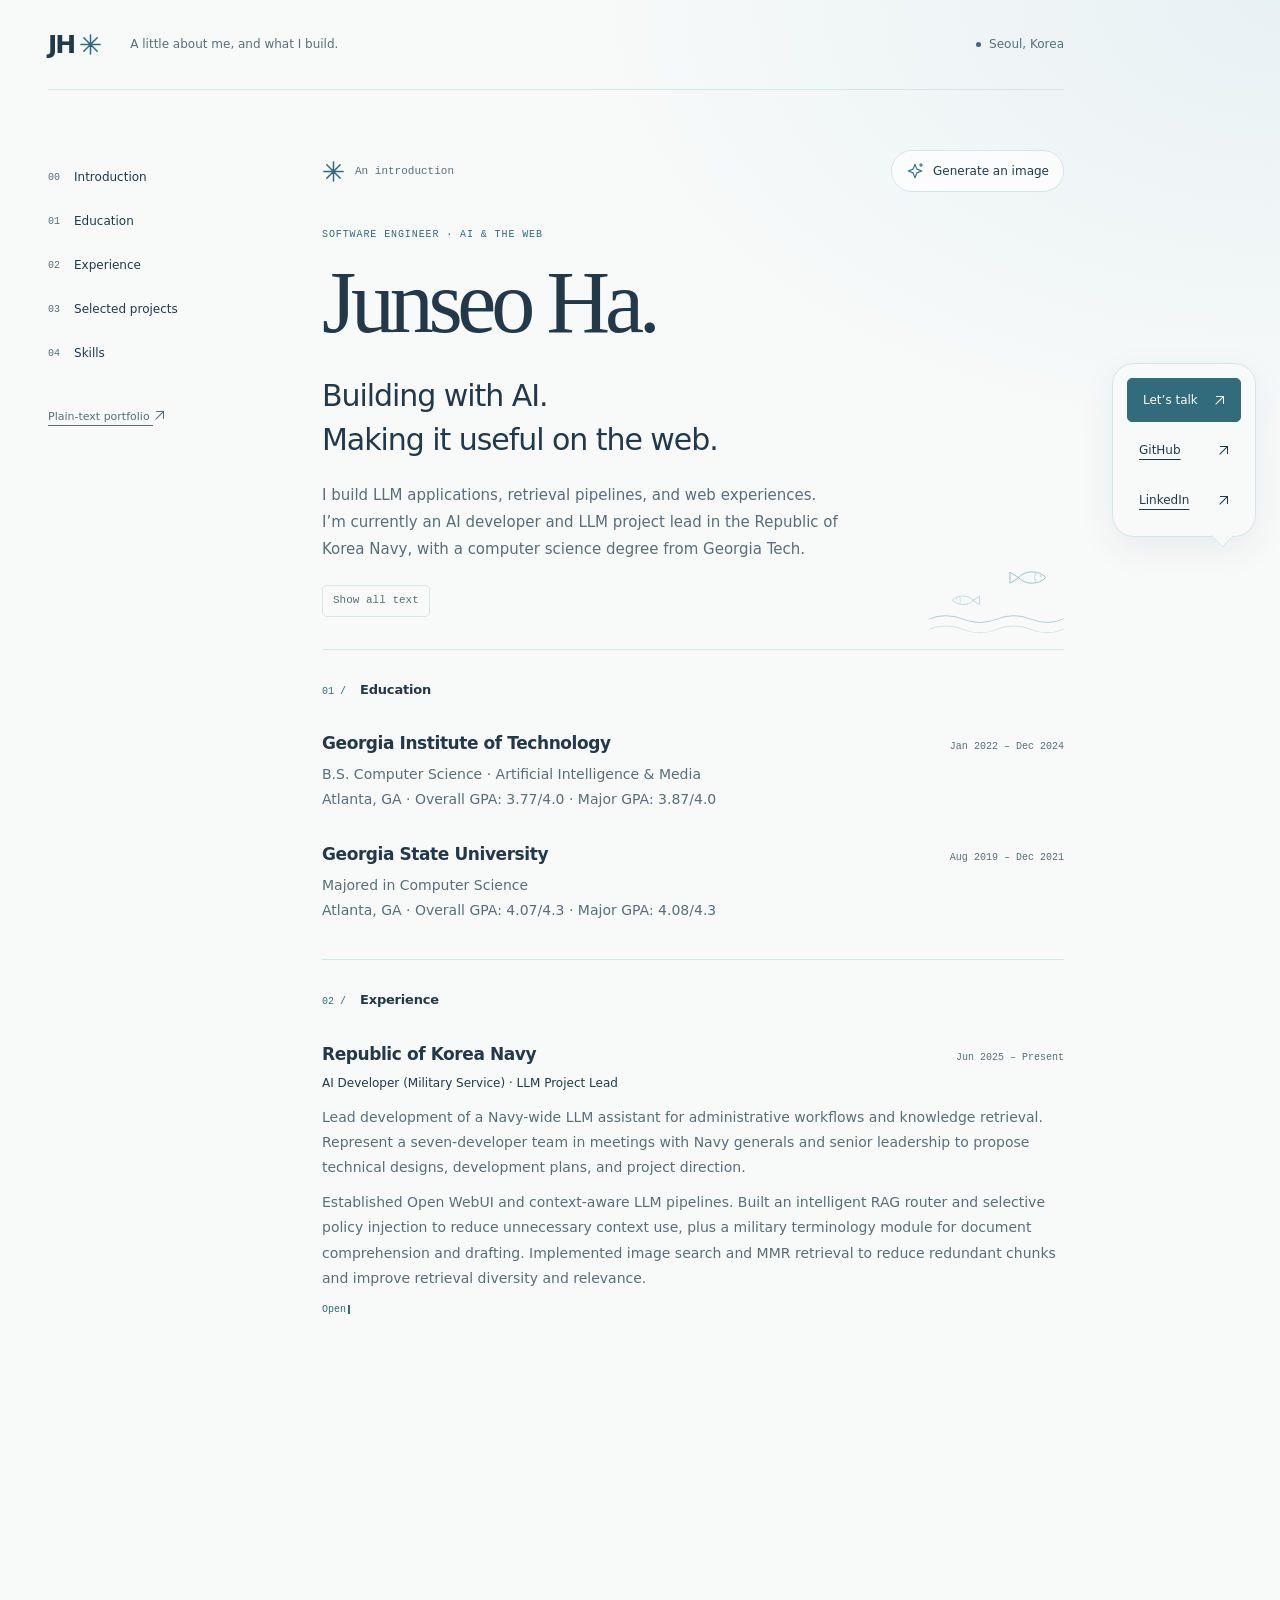
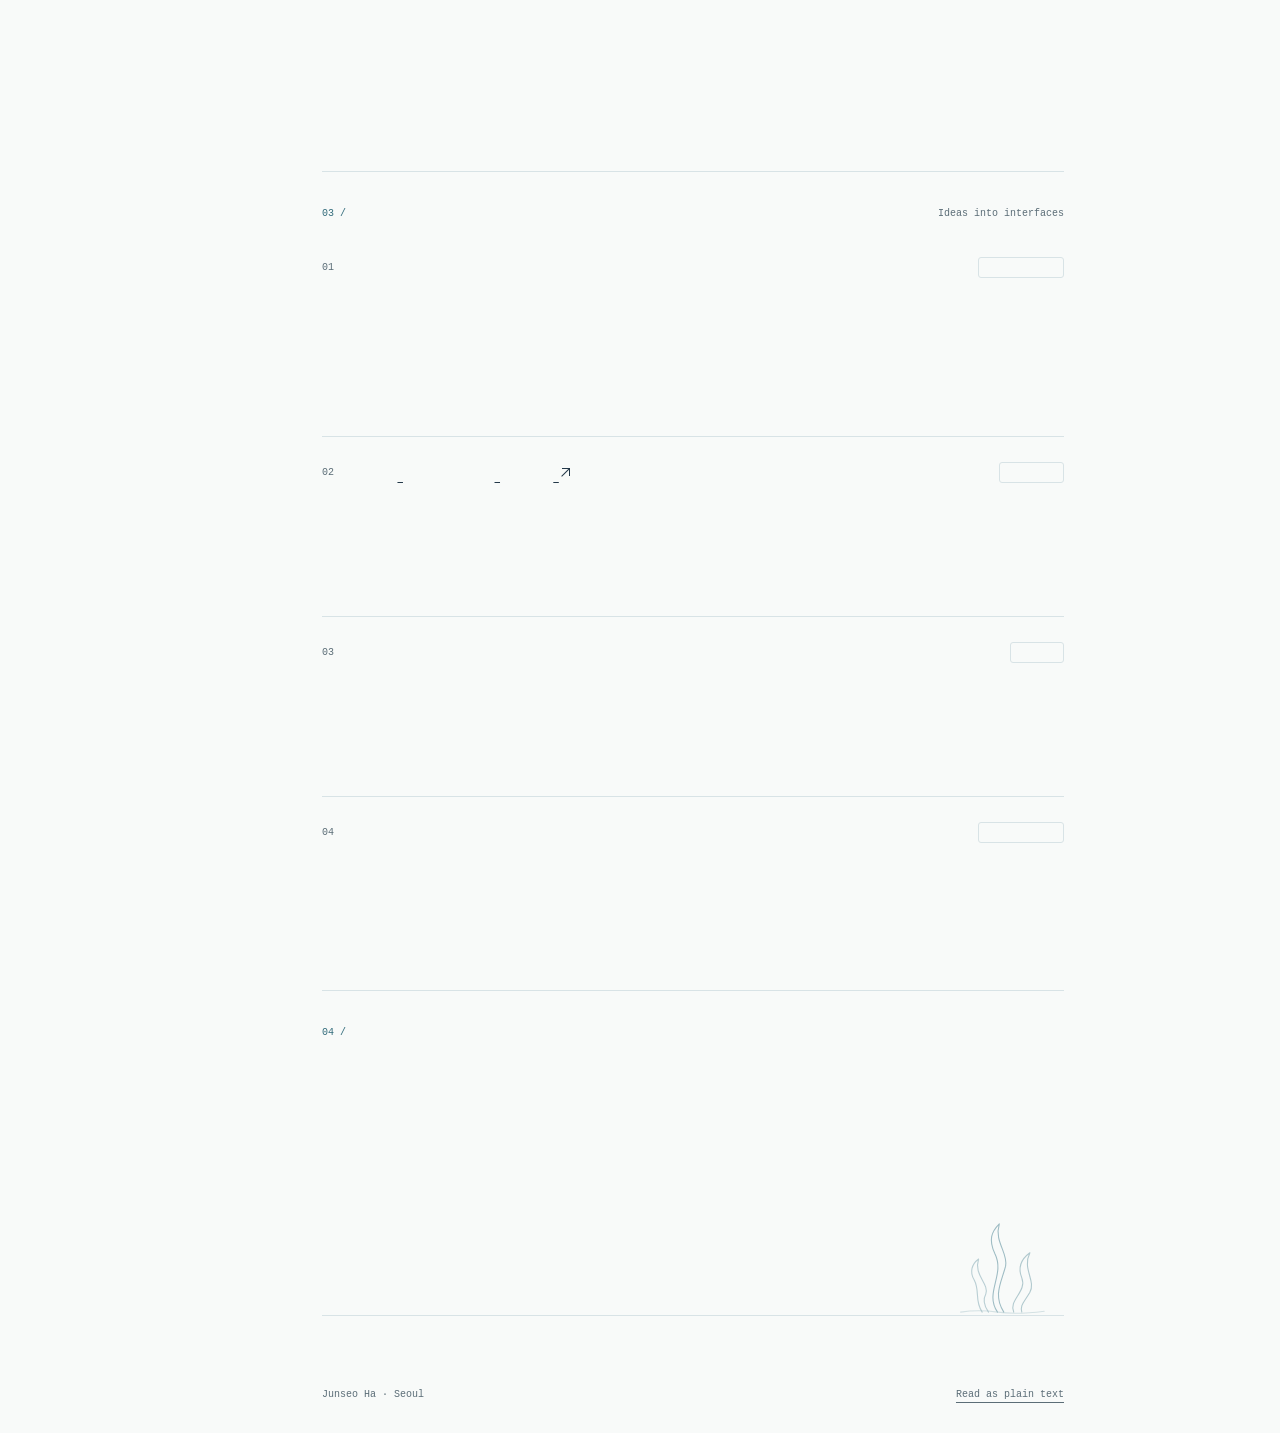
==== index.html @ f142da0a "Fix floating contact panel speech bubble tail" ====
<!doctype html>
<html lang="en">
<head>
  <meta charset="utf-8">
  <meta name="viewport" content="width=device-width, initial-scale=1">
  <meta name="description" content="Junseo Ha — software engineer and LLM project lead in the Republic of Korea Navy. Building LLM applications, RAG pipelines, and web experiences. Georgia Tech CS graduate.">
  <meta name="color-scheme" content="light">
  <meta name="theme-color" content="#f8faf9">
  <meta name="robots" content="index, follow">
  <meta property="og:type" content="profile">
  <meta property="og:title" content="Junseo Ha — Software Engineer">
  <meta property="og:description" content="LLM applications, RAG pipelines, and useful web experiences. Explore Junseo Ha’s projects, Navy AI work, and engineering experience.">
  <meta property="og:url" content="https://junununseo.com/">
  <meta property="profile:first_name" content="Junseo">
  <meta property="profile:last_name" content="Ha">
  <link rel="canonical" href="https://junununseo.com/">
  <link rel="alternate" type="text/plain" title="Junseo Ha — plain-text portfolio" href="/portfolio.txt">
  <link rel="icon" href="/favicon.svg?v=e21d38aab2d5" type="image/svg+xml">
  <link rel="stylesheet" href="/styles.css?v=124aa803d104">
  <title>Junseo Ha — Software Engineer</title>
  <script type="application/ld+json">
  {
    "@context": "https://schema.org",
    "@type": "ProfilePage",
    "@id": "https://junununseo.com/#profile",
    "url": "https://junununseo.com/",
    "name": "Junseo Ha — Software Engineer",
    "description": "Projects, engineering experience, education, and contact information for Junseo Ha.",
    "mainEntity": {
      "@type": "Person",
      "@id": "https://junununseo.com/#junseo-ha",
      "name": "Junseo Ha",
      "givenName": "Junseo",
      "familyName": "Ha",
      "jobTitle": "Software Engineer",
      "url": "https://junununseo.com/",
      "image": "https://junununseo.com/assets/junseo-ha.jpg",
      "email": "mailto:beap0301@gmail.com",
      "description": "Software engineer and LLM project lead in the Republic of Korea Navy, building LLM applications, RAG pipelines, and web experiences. Computer science graduate of Georgia Tech.",
      "worksFor": { "@type": "Organization", "name": "Republic of Korea Navy" },
      "homeLocation": { "@type": "Place", "name": "Seoul, South Korea" },
      "alumniOf": { "@type": "CollegeOrUniversity", "name": "Georgia Institute of Technology" },
      "knowsAbout": ["LLM applications", "Retrieval-augmented generation", "LLM evaluation", "Front-end development", "Python", "JavaScript", "TypeScript", "React", "Vue", "LangGraph", "LangSmith", "FastAPI", "Pydantic", "vLLM", "Qdrant", "Java", "Symbolic AI"],
      "knowsLanguage": ["Korean", "English"],
      "sameAs": ["https://github.com/jha68", "https://www.linkedin.com/in/junseo-ha-097087250/"]
    }
  }
  </script>
  <script src="/stream.js?v=688a896953fc" defer></script>
</head>
<body>
  <a class="skip-link" href="#main">Skip to content</a>
  <div class="page">
    <header class="site-header">
      <a class="wordmark" href="/" aria-label="Junseo Ha home">JH<svg class="brand-mark" aria-hidden="true" viewBox="0 0 24 24"><path d="M12 2v20M2 12h20M5 5l14 14M5 19 19 5"/></svg></a>
      <span class="header-note">A little about me, and what I build.</span>
      <span class="location"><span class="location-dot" aria-hidden="true"></span> Seoul, Korea</span>
    </header>

    <div class="layout">
      <aside class="sidebar" aria-label="Portfolio navigation">
        <nav aria-label="On this page">
          <a href="#about"><span class="nav-number" aria-hidden="true">00</span> Introduction</a>
          <a href="#education"><span class="nav-number" aria-hidden="true">01</span> Education</a>
          <a href="#experience"><span class="nav-number" aria-hidden="true">02</span> Experience</a>
          <a href="#projects"><span class="nav-number" aria-hidden="true">03</span> Selected projects</a>
          <a href="#skills"><span class="nav-number" aria-hidden="true">04</span> Skills</a>
        </nav>
        <a class="text-link" href="/portfolio.txt">Plain-text portfolio <span class="external-icon" aria-hidden="true"></span></a>
      </aside>

      <main id="main" tabindex="-1">
        <div class="hero" id="about">
          <div class="response-header">
            <span class="response-label"><svg class="brand-mark" aria-hidden="true" viewBox="0 0 24 24"><path d="M12 2v20M2 12h20M5 5l14 14M5 19 19 5"/></svg><span class="introduction-label">An introduction</span><span class="portrait-label">A face to the name</span></span>
          </div>
          <div class="hero-stage">
            <div class="introduction-content" id="hero-introduction">
              <p class="eyebrow" data-stream>Software engineer · AI &amp; the web</p>
              <h1 data-stream>Junseo Ha.</h1>
              <p class="intro" data-stream>Building with AI.<br>Making it useful on the web.</p>
              <p class="bio" data-stream>I build LLM applications, retrieval pipelines, and web experiences. I’m currently an AI developer and LLM project lead in the Republic of Korea Navy, with a computer science degree from Georgia Tech.</p>
            </div>
            <details class="portrait-studio" id="portrait-studio">
              <summary class="generate-image" aria-controls="hero-introduction portrait-result">
                <svg aria-hidden="true" viewBox="0 0 24 24" fill="none" stroke="currentColor" stroke-width="1.5" stroke-linecap="round" stroke-linejoin="round"><path d="m12 3 2.5 6.5L21 12l-6.5 2.5L12 21l-2.5-6.5L3 12l6.5-2.5Z"/><path d="M20 2v4M18 4h4"/></svg>
                <span class="generate-label">Generate an image</span>
                <span class="hide-image-label">Hide image</span>
              </summary>
              <div class="portrait-conversation" id="portrait-result">
                <figure class="portrait-card">
                  <div class="portrait-surface">
                    <img class="portrait-image" src="/assets/junseo-ha.jpg" alt="Junseo Ha, wearing a black shirt against a white studio background." width="1280" height="1280" loading="lazy" decoding="async">
                    <span class="portrait-progress" aria-hidden="true"><span></span><span></span><span></span></span>
                  </div>
                  <figcaption><span class="portrait-status" role="status">Here’s a face to go with the name.</span><span class="portrait-format" aria-hidden="true">1:1</span></figcaption>
                </figure>
                <p class="portrait-note">An actual photo of me. The reveal is just for fun.</p>
              </div>
            </details>
          </div>
          <nav class="contact-links" aria-label="Contact and profiles">
            <a class="primary-link" href="mailto:beap0301@gmail.com">Let’s talk <span class="external-icon" aria-hidden="true"></span></a>
            <a href="https://github.com/jha68">GitHub <span class="external-icon" aria-hidden="true"></span></a>
            <a href="https://www.linkedin.com/in/junseo-ha-097087250/">LinkedIn <span class="external-icon" aria-hidden="true"></span></a>
          </nav>
          <button class="stream-toggle" id="stream-toggle" type="button" hidden>Show all text</button>
          <svg class="ocean-mark" viewBox="0 0 160 80" fill="none" stroke="currentColor" stroke-width="1.2" stroke-linecap="round" stroke-linejoin="round" aria-hidden="true" focusable="false">
            <g transform="translate(92 1) scale(.9)">
              <path d="M16 10C25 0 42 0 52 10C42 20 25 20 16 10ZM16 10 5 3v14Z" />
              <path d="M39 4q-4 6 0 12" opacity=".65" />
              <circle cx="45" cy="8" r=".9" fill="currentColor" stroke="none" />
            </g>
            <g transform="translate(64 30) scale(-.68 .68)" opacity=".8">
              <path d="M16 10C25 0 42 0 52 10C42 20 25 20 16 10ZM16 10 5 3v14Z" />
              <path d="M39 4q-4 6 0 12" opacity=".65" />
              <circle cx="45" cy="8" r=".9" fill="currentColor" stroke="none" />
            </g>
            <path d="M1 59 Q21 51 41 59 T81 59 T121 59 T159 59" opacity=".75" />
            <path d="M1 71 Q21 63 41 71 T81 71 T121 71 T159 71" opacity=".4" />
          </svg>
        </div>

        <section class="education" id="education" aria-labelledby="education-title">
          <div class="section-heading">
            <span class="section-number" aria-hidden="true">01 /</span>
            <h2 id="education-title" data-stream>Education</h2>
          </div>
          <div class="job-heading">
            <h3 data-stream>Georgia Institute of Technology</h3>
            <span class="date" data-stream><time datetime="2022-01">Jan 2022</time> – <time datetime="2024-12">Dec 2024</time></span>
          </div>
          <p data-stream>B.S. Computer Science · Artificial Intelligence &amp; Media</p>
          <p data-stream>Atlanta, GA · Overall GPA: 3.77/4.0 · Major GPA: 3.87/4.0</p>
          <div class="job-heading">
            <h3 data-stream>Georgia State University</h3>
            <span class="date" data-stream><time datetime="2019-08">Aug 2019</time> – <time datetime="2021-12">Dec 2021</time></span>
          </div>
          <p data-stream>Majored in Computer Science</p>
          <p data-stream>Atlanta, GA · Overall GPA: 4.07/4.3 · Major GPA: 4.08/4.3</p>
        </section>

        <section id="experience" aria-labelledby="experience-title">
          <div class="section-heading">
            <span class="section-number" aria-hidden="true">02 /</span>
            <h2 id="experience-title" data-stream>Experience</h2>
          </div>
          <article class="job">
            <div class="job-heading">
              <h3 data-stream>Republic of Korea Navy</h3>
              <span class="date" data-stream><time datetime="2025-06">Jun 2025</time> – Present</span>
            </div>
            <p class="role" data-stream>AI Developer (Military Service) · LLM Project Lead</p>
            <p data-stream>Lead development of a Navy-wide LLM assistant for administrative workflows and knowledge retrieval. Represent a seven-developer team in meetings with Navy generals and senior leadership to propose technical designs, development plans, and project direction.</p>
            <p data-stream>Established Open WebUI and context-aware LLM pipelines. Built an intelligent RAG router and selective policy injection to reduce unnecessary context use, plus a military terminology module for document comprehension and drafting. Implemented image search and MMR retrieval to reduce redundant chunks and improve retrieval diversity and relevance.</p>
            <p class="tech" data-stream>Open WebUI · RAG · Maximal Marginal Relevance (MMR)</p>
          </article>
          <article class="job">
            <div class="job-heading">
              <h3 data-stream>Aimgonna</h3>
              <span class="date" data-stream><time datetime="2025-01">Jan</time> – <time datetime="2025-06">Jun 2025</time></span>
            </div>
            <p class="role" data-stream>LLM &amp; Front-end Engineer</p>
            <p data-stream>Built automated LLM evaluations for query routing and supplement recommendations. Added a general-answer branch, refined prompts, and expanded RAG with web-search context, raising routing accuracy from 70% to 92% and category-match scores from 38% to 52%. Shipped Health Profile, a dashboard with card-based UI and modal editors for 10 health data types.</p>
            <p class="tech" data-stream>LangGraph · LangSmith · React</p>
          </article>
          <article class="job">
            <div class="job-heading">
              <h3 data-stream>NextIts</h3>
              <span class="date" data-stream><time datetime="2023-05">May</time> – <time datetime="2023-08">Aug 2023</time></span>
            </div>
            <p class="role" data-stream>Intern</p>
            <p data-stream>Developed announcements, customer support, and login features for the Gong Chal System (GCS), a public bidding platform specializing in insurance offers. Collaborated with the team to improve its UI and UX.</p>
            <p class="tech" data-stream>JavaScript · MySQL · HTML</p>
          </article>
        </section>

        <section id="projects" aria-labelledby="projects-title">
          <div class="section-heading">
            <span class="section-number" aria-hidden="true">03 /</span>
            <h2 id="projects-title" data-stream>Selected projects</h2>
            <span class="section-note">Ideas into interfaces</span>
          </div>
          <article class="project">
            <span class="project-index" aria-hidden="true">01</span>
            <div>
              <h3 data-stream>Anchorive</h3>
              <p data-stream>Built multi-stage review workflows and benchmarked 20+ open-source LLMs. Designed a LangGraph workflow for structured handover documents with source traceability and schema validation. Specified human review and scoped revisions with patch validation, preservation of user edits, and versioned history.</p>
              <p class="tech" data-stream>Python · FastAPI · OpenRouter · Pydantic · LangGraph</p>
            </div>
            <span class="project-kind" data-stream>LLM workflows</span>
          </article>
          <article class="project">
            <span class="project-index" aria-hidden="true">02</span>
            <div>
              <h3 data-stream><a href="https://github.com/jha68/KBAI-to-ARC" aria-label="ARC reasoning agent GitHub repository">ARC reasoning agent <span class="external-icon" aria-hidden="true"></span></a></h3>
              <p data-stream>A knowledge-based AI framework using symbolic reasoning and rules to solve abstract visual tasks in the ARC Prize Challenge. Achieved the highest score in class, 3× the second-highest score.</p>
              <p class="tech" data-stream>Python · Symbolic AI</p>
            </div>
            <span class="project-kind" data-stream>Reasoning</span>
          </article>
          <article class="project">
            <span class="project-index" aria-hidden="true">03</span>
            <div>
              <h3 data-stream>TerraVision</h3>
              <p data-stream>A geothermal power data visualization with hexagonal mapping, color and opacity controls, plant features, and bookmarks. Owned all front-end development, including map interactions and CSS.</p>
              <p class="tech" data-stream>Vue · JavaScript · Data visualization</p>
            </div>
            <span class="project-kind" data-stream>Mapping</span>
          </article>
          <article class="project">
            <span class="project-index" aria-hidden="true">04</span>
            <div>
              <h3 data-stream>New York Taxi Data Analysis</h3>
              <p data-stream>Analyzed NYC TLC trip records and tuned a linear regression model’s hyperparameters to improve predictive accuracy. Compared performance metrics to identify the best configurations.</p>
              <p class="tech" data-stream>Python · Linear regression</p>
            </div>
            <span class="project-kind" data-stream>Data analysis</span>
          </article>
        </section>

        <section class="skills" id="skills" aria-labelledby="skills-title">
          <div class="section-heading">
            <span class="section-number" aria-hidden="true">04 /</span>
            <h2 id="skills-title" data-stream>Skills</h2>
          </div>
          <p data-stream><strong>Programming:</strong> Java, Python, C, C#, JavaScript, TypeScript</p>
          <p data-stream><strong>Frameworks &amp; libraries:</strong> Vue, React, LangGraph, LangSmith, FastAPI, Pydantic, vLLM</p>
          <p data-stream><strong>Databases &amp; tools:</strong> MySQL, PostgreSQL, Qdrant, HTML, CSS, Unity, Android Studio, Git, Docker</p>
          <p data-stream><strong>Languages:</strong> Korean (native), English (professional)</p>
          <svg class="seaweed-mark" viewBox="0 0 120 104" fill="none" stroke="currentColor" stroke-width="1.2" stroke-linecap="round" stroke-linejoin="round" aria-hidden="true" focusable="false">
            <path d="M38 101C29 88 36 78 29 65C24 57 26 48 34 42C28 60 46 69 42 81C37 90 43 98 45 101" opacity=".7" />
            <path d="M55 101C40 79 64 60 52 36C45 21 48 12 57 3C51 23 67 35 64 50C59 69 50 82 62 101" />
            <path d="M73 101C67 88 88 78 82 63C78 53 80 43 91 35C82 53 98 66 91 79C84 91 80 93 82 101" opacity=".8" />
            <path d="M14 101Q34 98 55 101T107 100" opacity=".4" />
          </svg>
        </section>

        <footer>
          <div class="footer-note"><span>Junseo Ha · Seoul</span><a href="/portfolio.txt">Read as plain text</a></div>
        </footer>
      </main>
    </div>
  </div>
</body>
</html>
---- styles.css ----
:root {
  color-scheme: light;
  --paper: #f8faf9;
  --ink: #233849;
  --muted: #5b6d77;
  --line: #d8e3e6;
  --accent: #326b7b;
  --tint: #eaf2f4;
  --sea: #6e9ba7;
  --mono: ui-monospace, SFMono-Regular, Consolas, monospace;
}

* { box-sizing: border-box; }
html { scroll-behavior: smooth; scroll-padding-top: 32px; }
body {
  margin: 0;
  background: radial-gradient(ellipse 720px 460px at 100% 0, #e8f1f4, transparent), var(--paper);
  color: var(--ink);
  font: 16px/1.7 system-ui, -apple-system, BlinkMacSystemFont, "Segoe UI", sans-serif;
  -webkit-font-smoothing: antialiased;
}
::selection { background: #dbe9ee; color: var(--ink); }
a { color: inherit; text-decoration-thickness: 1px; text-underline-offset: 5px; }
a:hover { color: var(--accent); }
a:focus-visible, button:focus-visible { outline: 2px solid var(--accent); outline-offset: 5px; border-radius: 2px; }
button { font: inherit; }
[hidden] { display: none !important; }
.skip-link { position: absolute; z-index: 2; top: -80px; left: 20px; padding: 8px 14px; background: var(--ink); color: var(--paper); }
.skip-link:focus { top: 16px; }
.page { width: min(100% - 96px, 1100px); margin-inline: auto; }
.site-header { display: flex; align-items: center; gap: 28px; padding: 32px 0; border-bottom: 1px solid var(--line); font-size: 12px; }
.wordmark { display: flex; align-items: center; gap: 5px; text-decoration: none; font-size: 25px; font-weight: 650; letter-spacing: -.08em; line-height: 1; }
.brand-mark { flex: none; width: 23px; height: 23px; color: var(--accent); fill: none; stroke: currentColor; stroke-width: 1.6; stroke-linecap: round; }
.external-icon { display: inline-block; position: relative; width: 10px; height: 10px; margin-left: 2px; color: inherit; }
.external-icon::before { content: ""; position: absolute; top: 1px; right: 1px; width: 7px; height: 7px; border-top: 1px solid currentColor; border-right: 1px solid currentColor; }
.external-icon::after { content: ""; position: absolute; top: 5px; right: 0; width: 11px; border-top: 1px solid currentColor; transform: rotate(-45deg); }
.header-note { color: var(--muted); }
.location { display: flex; align-items: center; gap: 8px; margin-left: auto; color: var(--muted); white-space: nowrap; }
.location-dot { width: 5px; height: 5px; border-radius: 50%; background: var(--accent); }
.layout { display: grid; grid-template-columns: 210px minmax(0, 1fr); gap: 64px; }
.sidebar { align-self: start; position: sticky; top: 40px; padding-top: 68px; font-size: 12px; }
.sidebar nav { display: grid; gap: 6px; }
.sidebar nav a { display: flex; gap: 14px; align-items: center; width: fit-content; min-height: 38px; text-decoration: none; }
.nav-number { color: var(--muted); font: 10px var(--mono); }
.sidebar nav a:hover .nav-number { color: var(--accent); }
.text-link { display: inline-block; margin-top: 36px; color: var(--muted); font-size: 11px; }
main { min-width: 0; }
.hero { --hero-top: 60px; position: relative; padding: var(--hero-top) 0 32px; }
/* The fish overlap the replay row; reserve their height when replay is hidden. */
.hero:has(> .stream-toggle[hidden]) { padding-bottom: 80px; }
.hero-stage { display: grid; }
.introduction-content, .portrait-studio { grid-area: 1 / 1; min-width: 0; align-self: start; }
.introduction-content { opacity: 1; visibility: visible; transition: opacity .22s ease, filter .22s ease, transform .22s ease, visibility 0s; }
.hero-stage:has(> .portrait-studio[open]) > .introduction-content { opacity: 0; visibility: hidden; filter: blur(5px); transform: translateY(-6px); pointer-events: none; transition: opacity .22s ease, filter .22s ease, transform .22s ease, visibility 0s .22s; }
.portrait-label, .hero:has(.portrait-studio[open]) .introduction-label { display: none; }
.hero:has(.portrait-studio[open]) .portrait-label { display: inline; }
.ocean-mark, .seaweed-mark { color: var(--sea); opacity: .65; pointer-events: none; }
.ocean-mark { position: absolute; right: 0; bottom: 12px; width: 136px; height: 68px; }
.seaweed-mark { display: block; width: 108px; height: 94px; margin: 18px 8px -36px auto; }
.response-header { display: flex; align-items: center; justify-content: space-between; flex-wrap: wrap; gap: 8px 14px; min-height: 42px; margin-bottom: 34px; padding-right: 180px; }
.response-label { display: flex; align-items: center; gap: 10px; color: var(--muted); font: 11px var(--mono); }
.stream-toggle { margin-top: 22px; border: 1px solid var(--line); border-radius: 5px; padding: 6px 10px; background: transparent; color: var(--muted); cursor: pointer; font: 11px/1.6 var(--mono); }
.stream-toggle:hover { border-color: var(--accent); color: var(--accent); background: var(--tint); }
.eyebrow { margin: 0 0 12px; color: var(--accent); font: 10px/1.7 var(--mono); letter-spacing: .09em; text-transform: uppercase; }
h1 { margin: 0 0 24px; font: 400 clamp(60px, 7vw, 88px)/1.08 Georgia, "Times New Roman", serif; letter-spacing: -.06em; }
.intro { margin: 0 0 21px; font-size: clamp(22px, 2.8vw, 30px); line-height: 1.45; font-weight: 400; letter-spacing: -.035em; }
.bio { max-width: 520px; margin: 0; color: var(--muted); font-size: 15px; line-height: 1.8; }
.contact-links { display: flex; align-items: center; flex-wrap: wrap; gap: 8px 22px; width: fit-content; max-width: 100%; margin-top: 28px; padding: 14px; border: 1px solid var(--line); border-radius: 12px; background: var(--paper); box-shadow: 0 8px 28px #2338490a; font-size: 12px; }
.contact-links a { display: inline-flex; gap: 10px; align-items: center; min-height: 44px; padding: 6px 4px; }
.contact-links .primary-link { border: 1px solid var(--accent); border-radius: 5px; padding: 8px 15px; background: var(--accent); color: var(--paper); text-decoration: none; }
.contact-links .primary-link:hover { background: #245261; }
.portrait-studio { margin-top: 0; }
.generate-image { position: absolute; top: var(--hero-top); right: 0; display: flex; align-items: center; gap: 9px; width: fit-content; min-height: 42px; padding: 8px 14px; border: 1px solid var(--line); border-radius: 24px; background: #ffffffb3; color: var(--ink); cursor: pointer; list-style: none; font-size: 12px; }
.generate-image::-webkit-details-marker { display: none; }
.generate-image::marker { content: ""; }
.generate-image:hover { border-color: var(--accent); background: var(--tint); color: var(--accent); }
.generate-image:focus-visible { outline: 2px solid var(--accent); outline-offset: 5px; }
.generate-image > svg { width: 18px; height: 18px; color: var(--accent); }
.hide-image-label, .portrait-studio[open] .generate-label { display: none; }
.portrait-studio[open] .hide-image-label { display: inline; }
.portrait-conversation { max-width: 520px; }
.portrait-studio[open] .portrait-conversation { animation: portrait-enter .45s .15s both; }
.portrait-card { max-width: 380px; margin: 0; overflow: hidden; border: 1px solid var(--line); border-radius: 14px; background: #fff; }
.portrait-surface { position: relative; overflow: hidden; aspect-ratio: 1; background: var(--tint); }
.portrait-image { display: block; width: 100%; height: auto; transition: opacity .5s ease, filter .6s ease; }
.portrait-card figcaption { display: flex; align-items: center; justify-content: space-between; gap: 12px; min-height: 49px; padding: 12px 15px; border-top: 1px solid var(--line); color: var(--muted); font-size: 11px; }
.portrait-format { flex: none; color: var(--accent); font: 10px var(--mono); }
.portrait-note { margin: 10px 0 0; color: var(--muted); font-size: 11px; }
.portrait-progress { display: none; position: absolute; inset: 0; align-items: center; justify-content: center; gap: 7px; background: linear-gradient(115deg, var(--tint), #ffffffb3, var(--tint)); background-size: 220% 100%; animation: portrait-shimmer 1.6s linear infinite; }
.portrait-progress > span { width: 6px; height: 6px; border-radius: 50%; background: var(--accent); animation: portrait-pulse 1s ease-in-out infinite alternate; }
.portrait-progress > span:nth-child(2) { animation-delay: .2s; }
.portrait-progress > span:nth-child(3) { animation-delay: .4s; }
.is-generating .portrait-progress { display: flex; }
.is-generating .portrait-image { opacity: 0; filter: blur(12px); }
@keyframes portrait-shimmer { to { background-position: -220% 0; } }
@keyframes portrait-pulse { from { opacity: .3; transform: translateY(2px); } to { opacity: 1; transform: translateY(-2px); } }
@keyframes portrait-enter { from { opacity: 0; transform: translateY(8px); } to { opacity: 1; transform: translateY(0); } }
section { border-top: 1px solid var(--line); padding: 29px 0 36px; }
.section-heading { display: flex; align-items: baseline; gap: 14px; margin-bottom: 30px; }
.section-number { color: var(--accent); font: 10px/1.5 var(--mono); }
h2 { margin: 0; font-size: 13px; font-weight: 550; letter-spacing: -.015em; }
.section-note { margin-left: auto; color: var(--muted); font: 10px/1.5 var(--mono); }
.project { display: grid; grid-template-columns: 24px minmax(0, 1fr) auto; gap: 14px; padding: 22px 0; border-top: 1px solid var(--line); }
.project:first-of-type { padding-top: 0; border-top: 0; }
.project:last-child { padding-bottom: 0; }
.project-index { padding-top: 5px; color: var(--muted); font: 10px/1.7 var(--mono); }
h3 { margin: 0 0 6px; font-size: 17px; line-height: 1.5; font-weight: 550; letter-spacing: -.025em; }
.project p, .job p, .education > p, .skills > p { margin: 0; color: var(--muted); font-size: 14px; line-height: 1.8; }
.project .role { margin-bottom: 10px; color: var(--ink); font-size: 12px; }
.job > p + p, .skills > p + p { margin-top: 10px; }
.project .tech, .job .tech { margin-top: 10px; color: var(--accent); font: 10px/1.8 var(--mono); }
.project-kind { align-self: start; margin-top: 3px; padding: 3px 7px; border: 1px solid var(--line); border-radius: 3px; color: var(--muted); font: 9px/1.5 var(--mono); }
.job + .job { margin-top: 29px; }
.education > p + .job-heading { margin-top: 29px; }
.job-heading { display: flex; align-items: baseline; justify-content: space-between; flex-wrap: wrap; gap: 2px 16px; }
.date { color: var(--muted); font: 10px/1.8 var(--mono); white-space: nowrap; }
.job .role { margin-bottom: 10px; color: var(--ink); font-size: 12px; }
footer { display: flex; flex-wrap: wrap; gap: 4px 16px; border-top: 1px solid var(--line); padding: 31px 0 30px; font-size: 13px; }
footer p { margin: 0; color: var(--muted); }
footer > a { margin-left: auto; }
.footer-note { display: flex; justify-content: space-between; gap: 16px; width: 100%; margin-top: 39px; color: var(--muted); font: 10px/1.7 var(--mono); }

/* Only the optional visual layer hides words. The source and accessibility tree
   always contain the complete text, with no live-region announcements. */
.is-streaming .stream-word[data-pending] { opacity: 0; }
.stream-word { position: relative; }
.stream-cursor::after { content: ""; position: absolute; left: calc(100% + 2px); bottom: .08em; width: 2px; height: .95em; background: var(--accent); pointer-events: none; }

/* Reserve a right rail so the floating panel never covers portfolio content. */
@media screen and (min-width: 1100px) {
  .page { width: min(100% - 264px, 1100px); margin-inline: max(48px, calc((100% - 1324px) / 2)) auto; }
  .contact-links { position: fixed; z-index: 2; top: 50%; right: max(24px, calc((100% - 1324px) / 2)); transform: translateY(calc(-50% + var(--contact-offset, 0px))); flex-direction: column; align-items: stretch; flex-wrap: nowrap; gap: 6px; width: 144px; max-height: calc(100dvh - 32px); overflow: visible; margin-top: 0; border-radius: 22px; box-shadow: 0 12px 36px #23384912; }
  /* Overlap the bottom border and keep the tail clear of the rounded corner. */
  .contact-links::after { content: ""; position: absolute; bottom: -8px; right: 24px; width: 16px; height: 16px; border-right: 1px solid var(--line); border-bottom: 1px solid var(--line); border-bottom-right-radius: 2px; background: var(--paper); transform: rotate(45deg); pointer-events: none; }
  .contact-links a { justify-content: space-between; padding-inline: 12px; }
}
/* Keep every contact link reachable in unusually short desktop windows. */
@media screen and (min-width: 1100px) and (max-height: 240px) {
  .contact-links { overflow-y: auto; }
  .contact-links::after { display: none; }
}
@media (min-width: 1500px) { .layout { gap: 96px; } }
@media (max-width: 1000px) {
  .page { width: calc(100% - 64px); }
  .layout { grid-template-columns: 155px minmax(0, 1fr); gap: 38px; }
  .project { grid-template-columns: 20px minmax(0, 1fr); }
  .project-kind { display: none; }
  .section-note { display: none; }
}
@media (max-width: 720px) {
  html { scroll-padding-top: 20px; }
  .page { width: min(100% - 40px, 560px); }
  .site-header { padding: 25px 0; }
  .header-note { display: none; }
  .layout { display: block; }
  .sidebar { position: static; padding-top: 17px; }
  .sidebar .text-link, .nav-number { display: none; }
  .sidebar nav { display: flex; flex-wrap: wrap; justify-content: space-between; gap: 0 10px; }
  .sidebar nav a { font-size: 10px; min-height: 40px; }
  .hero { --hero-top: 34px; padding: var(--hero-top) 0 24px; }
  .hero:has(> .stream-toggle[hidden]) { padding-bottom: 62px; }
  .ocean-mark { bottom: 6px; width: 112px; height: 56px; }
  .seaweed-mark { width: 88px; height: 76px; margin-bottom: -30px; }
  .response-header { margin-bottom: 28px; }
  h1 { font-size: clamp(58px, 12vw, 76px); }
  .intro { font-size: 25px; }
  .bio { font-size: 14px; }
  .contact-links { gap: 8px 16px; }
  section { padding: 25px 0 30px; }
  .section-heading { margin-bottom: 25px; }
  .job-heading { align-items: start; }
  .date { font-size: 9px; }
  .education .date { width: 100%; margin-bottom: 5px; }
  footer > a { margin-left: 0; }
  footer p { width: 100%; }
}
@media (prefers-reduced-motion: reduce) {
  html { scroll-behavior: auto; }
  .hero { padding-bottom: 80px; }
  .contact-links { --contact-offset: 0px !important; }
  .introduction-content, .hero-stage:has(> .portrait-studio[open]) > .introduction-content { transition: none; transform: none; filter: none; }
  .portrait-studio[open] .portrait-conversation { animation: none; }
  .portrait-image { transition: none; }
  .portrait-progress, .portrait-progress > span { animation: none; }
  .is-streaming .stream-word[data-pending] { opacity: 1; }
  .stream-cursor::after, .stream-toggle { display: none; }
}
@media print {
  html { scroll-behavior: auto; }
  body { background: white; color: black; font-size: 11pt; }
  .page { width: 100%; }
  .site-header { padding: 0 0 16px; }
  .layout { display: block; }
  .sidebar, .stream-toggle, .stream-cursor::after, .skip-link, .response-header, .ocean-mark, .seaweed-mark { display: none; }
  .portrait-studio { display: none; }
  .hero-stage { display: block; }
  .hero-stage:has(> .portrait-studio[open]) > .introduction-content { visibility: visible; opacity: 1; filter: none; transform: none; transition: none; }
  .contact-links { padding: 0; border: 0; box-shadow: none; break-inside: avoid; }
  .hero, .hero:has(> .stream-toggle[hidden]) { padding: 24px 0; }
  h1 { font-size: 40pt; }
  .intro { font-size: 18pt; }
  section { padding: 20px 0; }
  article, .education { break-inside: avoid; }
  .is-streaming .stream-word[data-pending] { opacity: 1; }
  .footer-note { margin-top: 18px; }
}
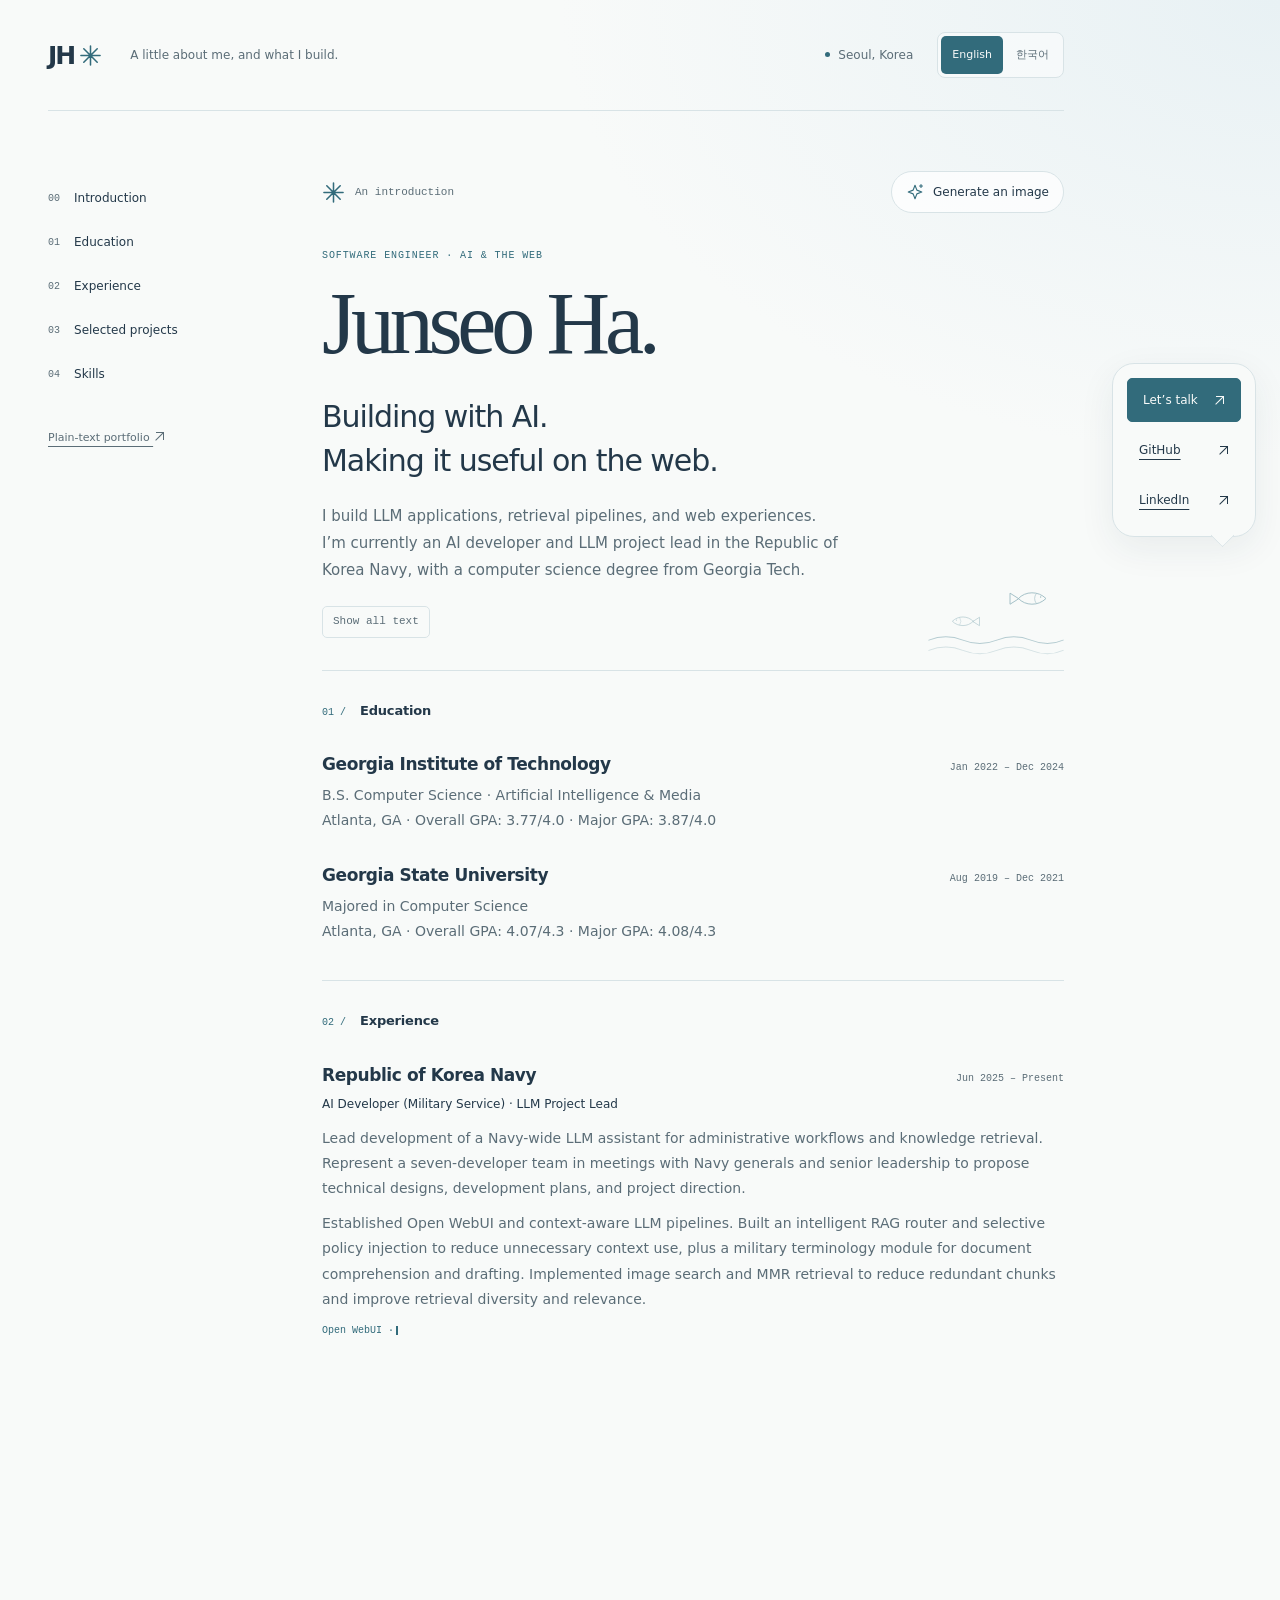
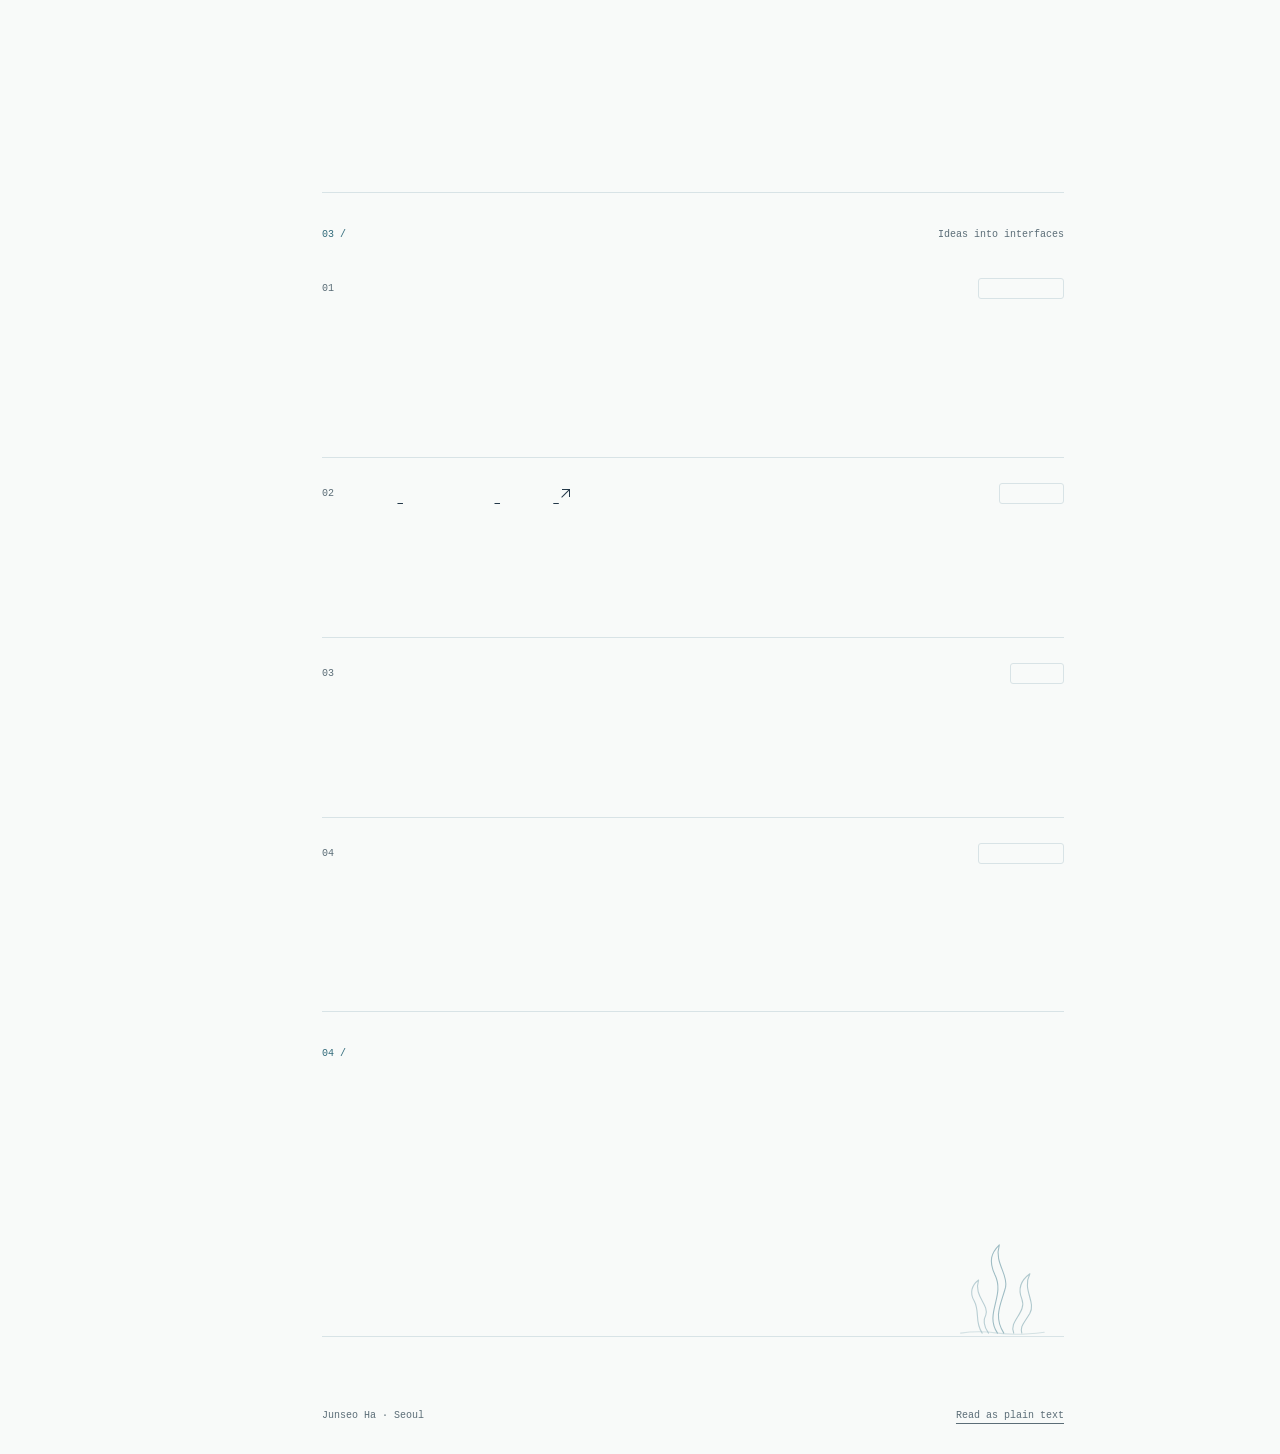
==== commit df7f8e9d: "Add Korean portfolio and header language switch" ====
--- a/index.html
+++ b/index.html
@@ -11,17 +11,23 @@
   <meta property="og:title" content="Junseo Ha — Software Engineer">
   <meta property="og:description" content="LLM applications, RAG pipelines, and useful web experiences. Explore Junseo Ha’s projects, Navy AI work, and engineering experience.">
   <meta property="og:url" content="https://junununseo.com/">
+  <meta property="og:locale" content="en_US">
+  <meta property="og:locale:alternate" content="ko_KR">
   <meta property="profile:first_name" content="Junseo">
   <meta property="profile:last_name" content="Ha">
   <link rel="canonical" href="https://junununseo.com/">
+  <link rel="alternate" hreflang="en" href="https://junununseo.com/">
+  <link rel="alternate" hreflang="ko" href="https://junununseo.com/ko/">
+  <link rel="alternate" hreflang="x-default" href="https://junununseo.com/">
   <link rel="alternate" type="text/plain" title="Junseo Ha — plain-text portfolio" href="/portfolio.txt">
   <link rel="icon" href="/favicon.svg?v=e21d38aab2d5" type="image/svg+xml">
-  <link rel="stylesheet" href="/styles.css?v=124aa803d104">
+  <link rel="stylesheet" href="/styles.css?v=6bc977c72014">
   <title>Junseo Ha — Software Engineer</title>
   <script type="application/ld+json">
   {
     "@context": "https://schema.org",
     "@type": "ProfilePage",
+    "inLanguage": "en",
     "@id": "https://junununseo.com/#profile",
     "url": "https://junununseo.com/",
     "name": "Junseo Ha — Software Engineer",
@@ -46,7 +52,7 @@
     }
   }
   </script>
-  <script src="/stream.js?v=688a896953fc" defer></script>
+  <script src="/stream.js?v=3db18f3c59a5" defer></script>
 </head>
 <body>
   <a class="skip-link" href="#main">Skip to content</a>
@@ -54,7 +60,13 @@
     <header class="site-header">
       <a class="wordmark" href="/" aria-label="Junseo Ha home">JH<svg class="brand-mark" aria-hidden="true" viewBox="0 0 24 24"><path d="M12 2v20M2 12h20M5 5l14 14M5 19 19 5"/></svg></a>
       <span class="header-note">A little about me, and what I build.</span>
-      <span class="location"><span class="location-dot" aria-hidden="true"></span> Seoul, Korea</span>
+      <div class="header-tools">
+        <span class="location"><span class="location-dot" aria-hidden="true"></span> Seoul, Korea</span>
+        <nav class="language-switch" aria-label="Language">
+          <a href="/" lang="en" hreflang="en" aria-current="page" data-language>English</a>
+          <a href="/ko/" lang="ko" hreflang="ko" data-language>한국어</a>
+        </nav>
+      </div>
     </header>
 
     <div class="layout">
--- a/styles.css
+++ b/styles.css
@@ -35,8 +35,16 @@
 .external-icon::before { content: ""; position: absolute; top: 1px; right: 1px; width: 7px; height: 7px; border-top: 1px solid currentColor; border-right: 1px solid currentColor; }
 .external-icon::after { content: ""; position: absolute; top: 5px; right: 0; width: 11px; border-top: 1px solid currentColor; transform: rotate(-45deg); }
 .header-note { color: var(--muted); }
-.location { display: flex; align-items: center; gap: 8px; margin-left: auto; color: var(--muted); white-space: nowrap; }
+.header-tools { display: flex; align-items: center; gap: 24px; margin-left: auto; flex: none; }
+.location { display: flex; align-items: center; gap: 8px; color: var(--muted); white-space: nowrap; }
 .location-dot { width: 5px; height: 5px; border-radius: 50%; background: var(--accent); }
+.language-switch { display: flex; gap: 2px; padding: 3px; border: 1px solid var(--line); border-radius: 8px; background: #ffffff80; }
+.language-switch a { display: flex; align-items: center; justify-content: center; min-height: 38px; padding: 5px 11px; border-radius: 5px; color: var(--muted); font-size: 11px; line-height: 1.5; text-decoration: none; white-space: nowrap; }
+.language-switch a:hover { color: var(--accent); background: var(--tint); }
+.language-switch a[aria-current="page"] { background: var(--accent); color: var(--paper); }
+html:lang(ko) body { word-break: keep-all; overflow-wrap: break-word; }
+html:lang(ko) .eyebrow { letter-spacing: .03em; }
+html:lang(ko) .response-header { padding-right: 150px; }
 .layout { display: grid; grid-template-columns: 210px minmax(0, 1fr); gap: 64px; }
 .sidebar { align-self: start; position: sticky; top: 40px; padding-top: 68px; font-size: 12px; }
 .sidebar nav { display: grid; gap: 6px; }
@@ -150,7 +158,10 @@
 @media (max-width: 720px) {
   html { scroll-padding-top: 20px; }
   .page { width: min(100% - 40px, 560px); }
-  .site-header { padding: 25px 0; }
+  .site-header { padding: 25px 0; gap: 12px; }
+  .header-tools { gap: 12px; }
+  .location { font-size: 10px; gap: 5px; }
+  .language-switch a { min-height: 38px; padding-inline: 9px; }
   .header-note { display: none; }
   .layout { display: block; }
   .sidebar { position: static; padding-top: 17px; }
@@ -191,7 +202,7 @@
   .page { width: 100%; }
   .site-header { padding: 0 0 16px; }
   .layout { display: block; }
-  .sidebar, .stream-toggle, .stream-cursor::after, .skip-link, .response-header, .ocean-mark, .seaweed-mark { display: none; }
+  .sidebar, .language-switch, .stream-toggle, .stream-cursor::after, .skip-link, .response-header, .ocean-mark, .seaweed-mark { display: none; }
   .portrait-studio { display: none; }
   .hero-stage { display: block; }
   .hero-stage:has(> .portrait-studio[open]) > .introduction-content { visibility: visible; opacity: 1; filter: none; transform: none; transition: none; }
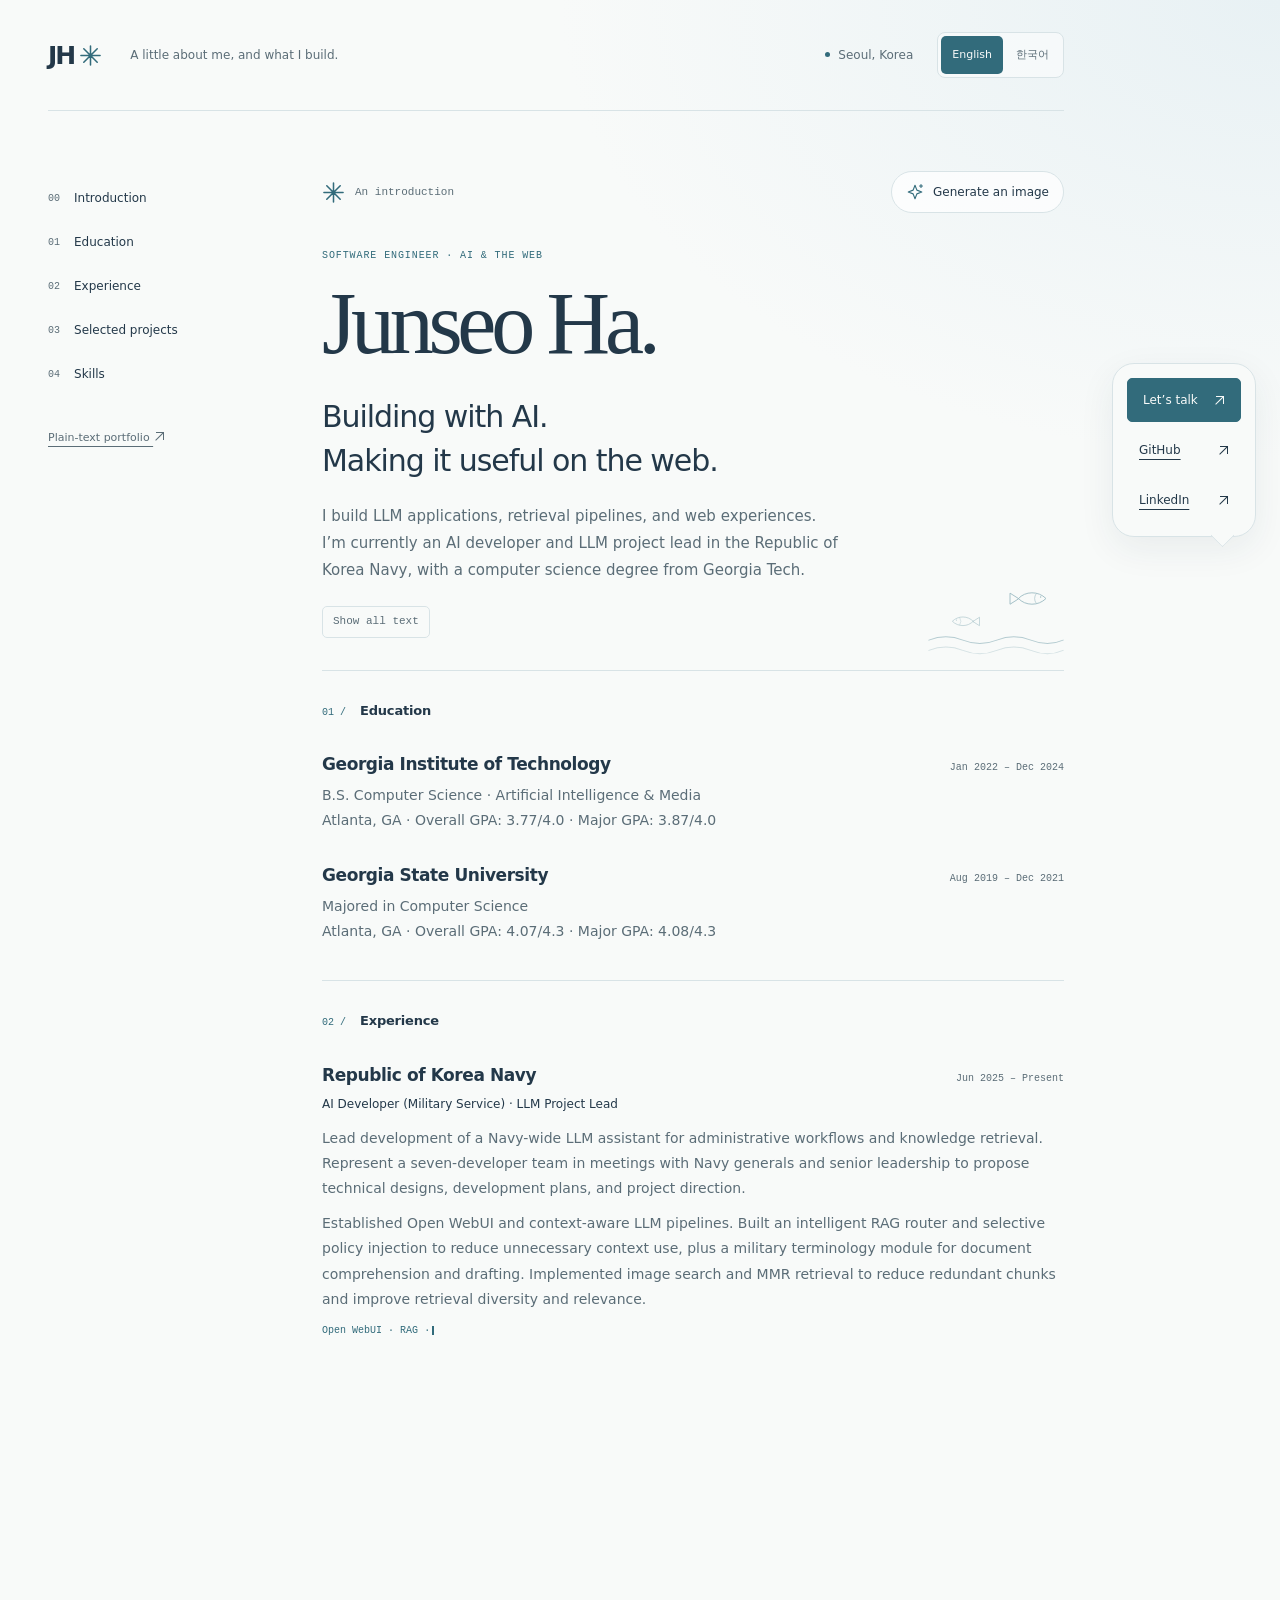
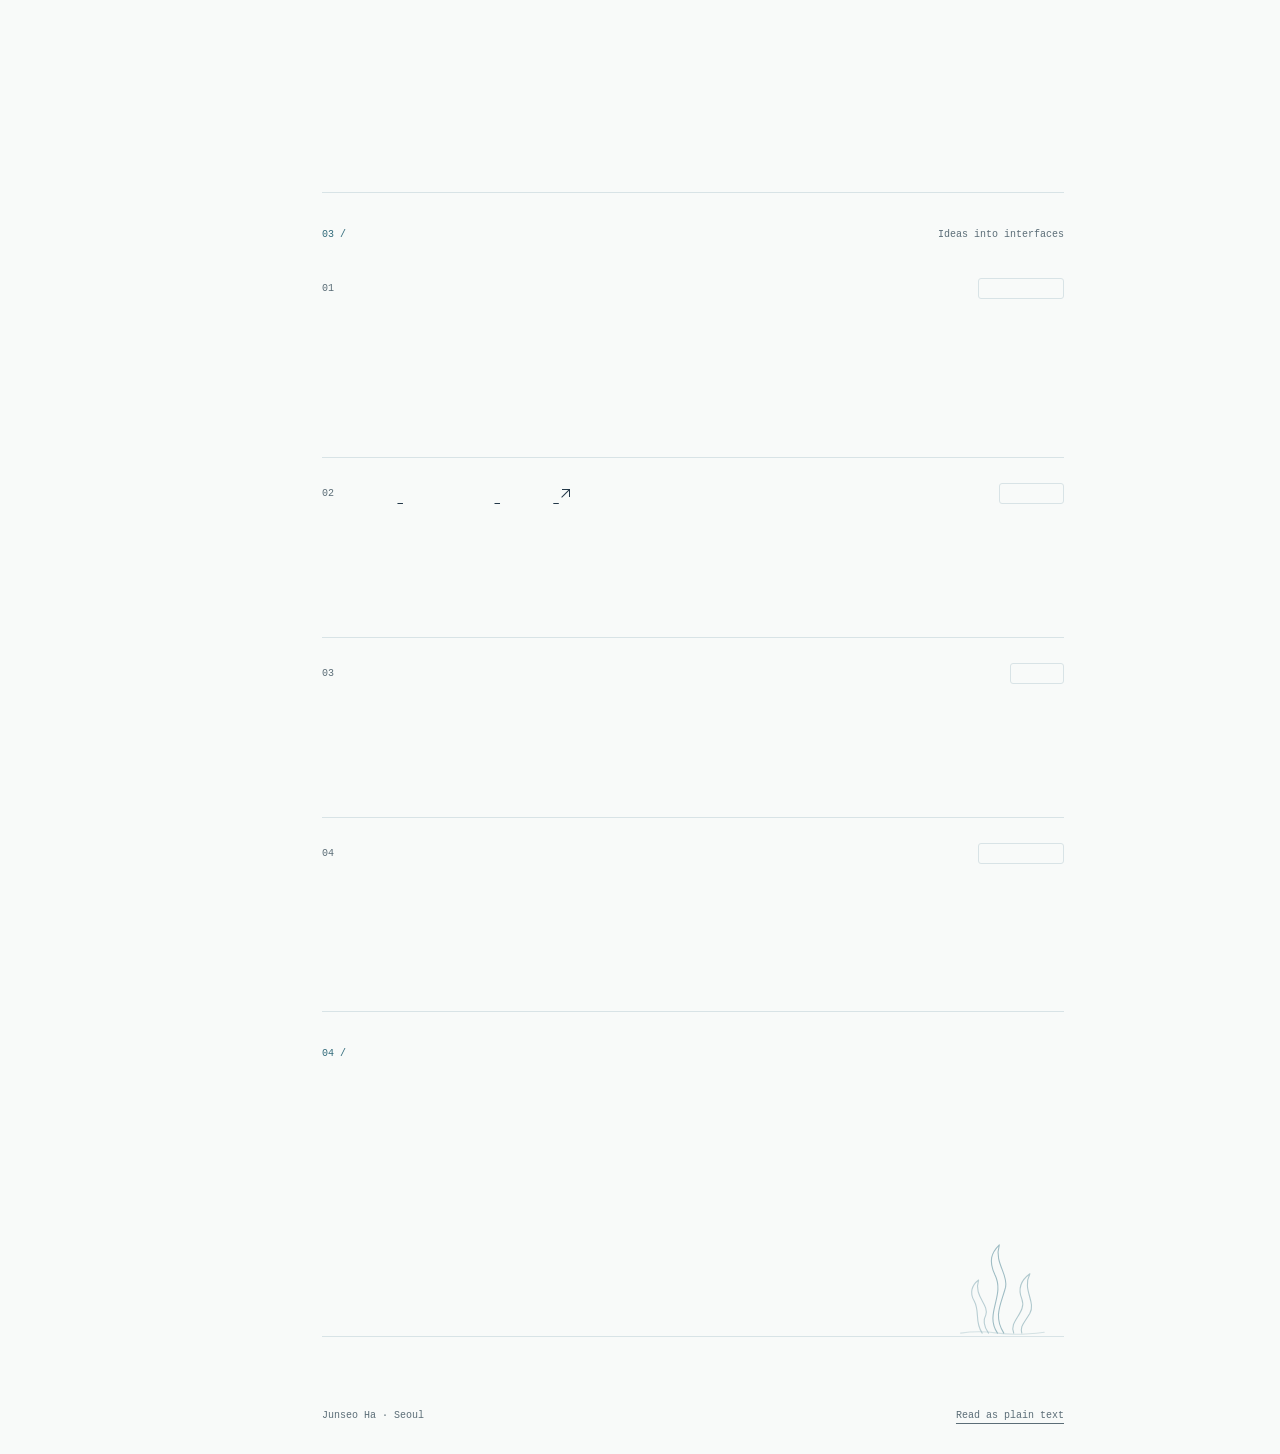
==== commit c907e363: "Update portrait caption and keep reveal within introduction height" ====
--- a/index.html
+++ b/index.html
@@ -21,7 +21,7 @@
   <link rel="alternate" hreflang="x-default" href="https://junununseo.com/">
   <link rel="alternate" type="text/plain" title="Junseo Ha — plain-text portfolio" href="/portfolio.txt">
   <link rel="icon" href="/favicon.svg?v=e21d38aab2d5" type="image/svg+xml">
-  <link rel="stylesheet" href="/styles.css?v=6bc977c72014">
+  <link rel="stylesheet" href="/styles.css?v=a8d0923b4ce8">
   <title>Junseo Ha — Software Engineer</title>
   <script type="application/ld+json">
   {
@@ -52,7 +52,7 @@
     }
   }
   </script>
-  <script src="/stream.js?v=3db18f3c59a5" defer></script>
+  <script src="/stream.js?v=7629c236e5fb" defer></script>
 </head>
 <body>
   <a class="skip-link" href="#main">Skip to content</a>
@@ -105,7 +105,7 @@
                     <img class="portrait-image" src="/assets/junseo-ha.jpg" alt="Junseo Ha, wearing a black shirt against a white studio background." width="1280" height="1280" loading="lazy" decoding="async">
                     <span class="portrait-progress" aria-hidden="true"><span></span><span></span><span></span></span>
                   </div>
-                  <figcaption><span class="portrait-status" role="status">Here’s a face to go with the name.</span><span class="portrait-format" aria-hidden="true">1:1</span></figcaption>
+                  <figcaption><span class="portrait-status" role="status">Here's my face in case you wondered</span><span class="portrait-format" aria-hidden="true">1:1</span></figcaption>
                 </figure>
                 <p class="portrait-note">An actual photo of me. The reveal is just for fun.</p>
               </div>
--- a/styles.css
+++ b/styles.css
@@ -88,7 +88,8 @@
 .portrait-studio[open] .hide-image-label { display: inline; }
 .portrait-conversation { max-width: 520px; }
 .portrait-studio[open] .portrait-conversation { animation: portrait-enter .45s .15s both; }
-.portrait-card { max-width: 380px; margin: 0; overflow: hidden; border: 1px solid var(--line); border-radius: 14px; background: #fff; }
+/* Fit the photo, caption, and note within the introduction's natural height. */
+.portrait-card { max-width: 190px; margin: 0; overflow: hidden; border: 1px solid var(--line); border-radius: 14px; background: #fff; }
 .portrait-surface { position: relative; overflow: hidden; aspect-ratio: 1; background: var(--tint); }
 .portrait-image { display: block; width: 100%; height: auto; transition: opacity .5s ease, filter .6s ease; }
 .portrait-card figcaption { display: flex; align-items: center; justify-content: space-between; gap: 12px; min-height: 49px; padding: 12px 15px; border-top: 1px solid var(--line); color: var(--muted); font-size: 11px; }
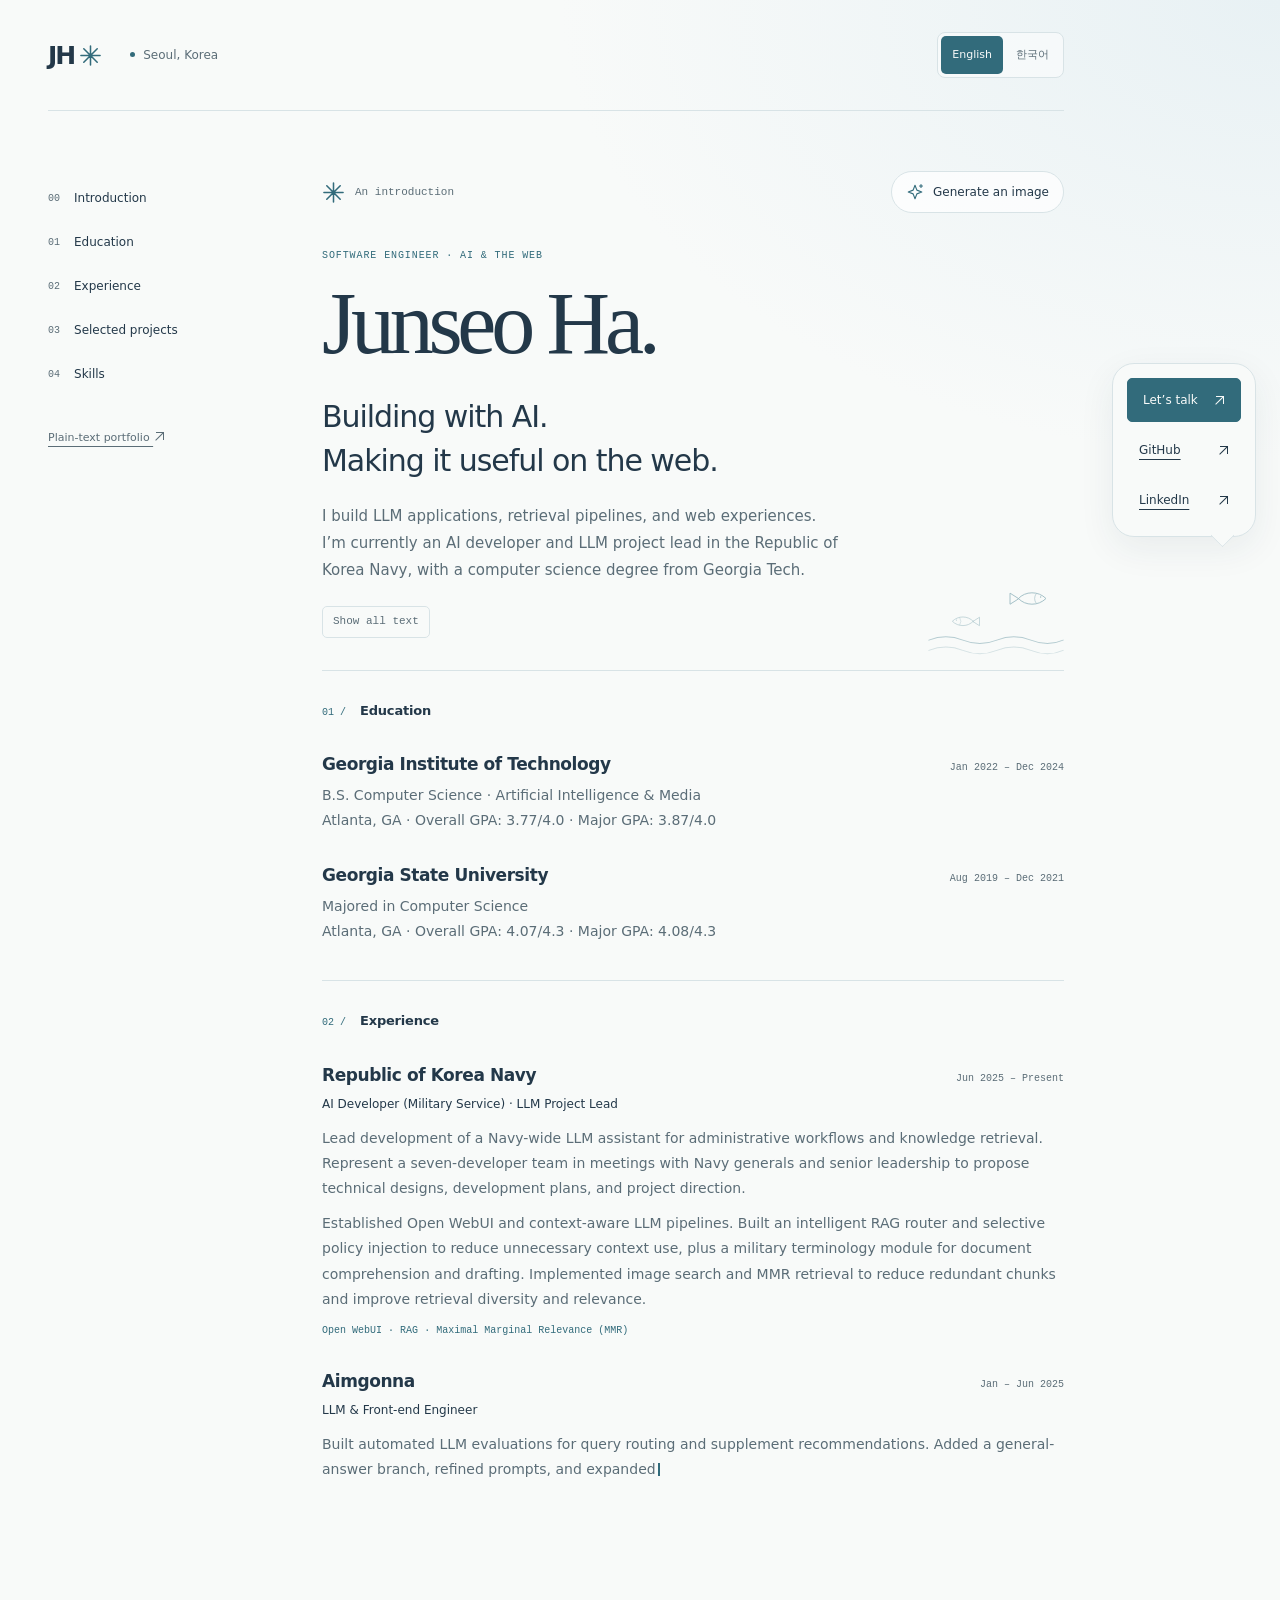
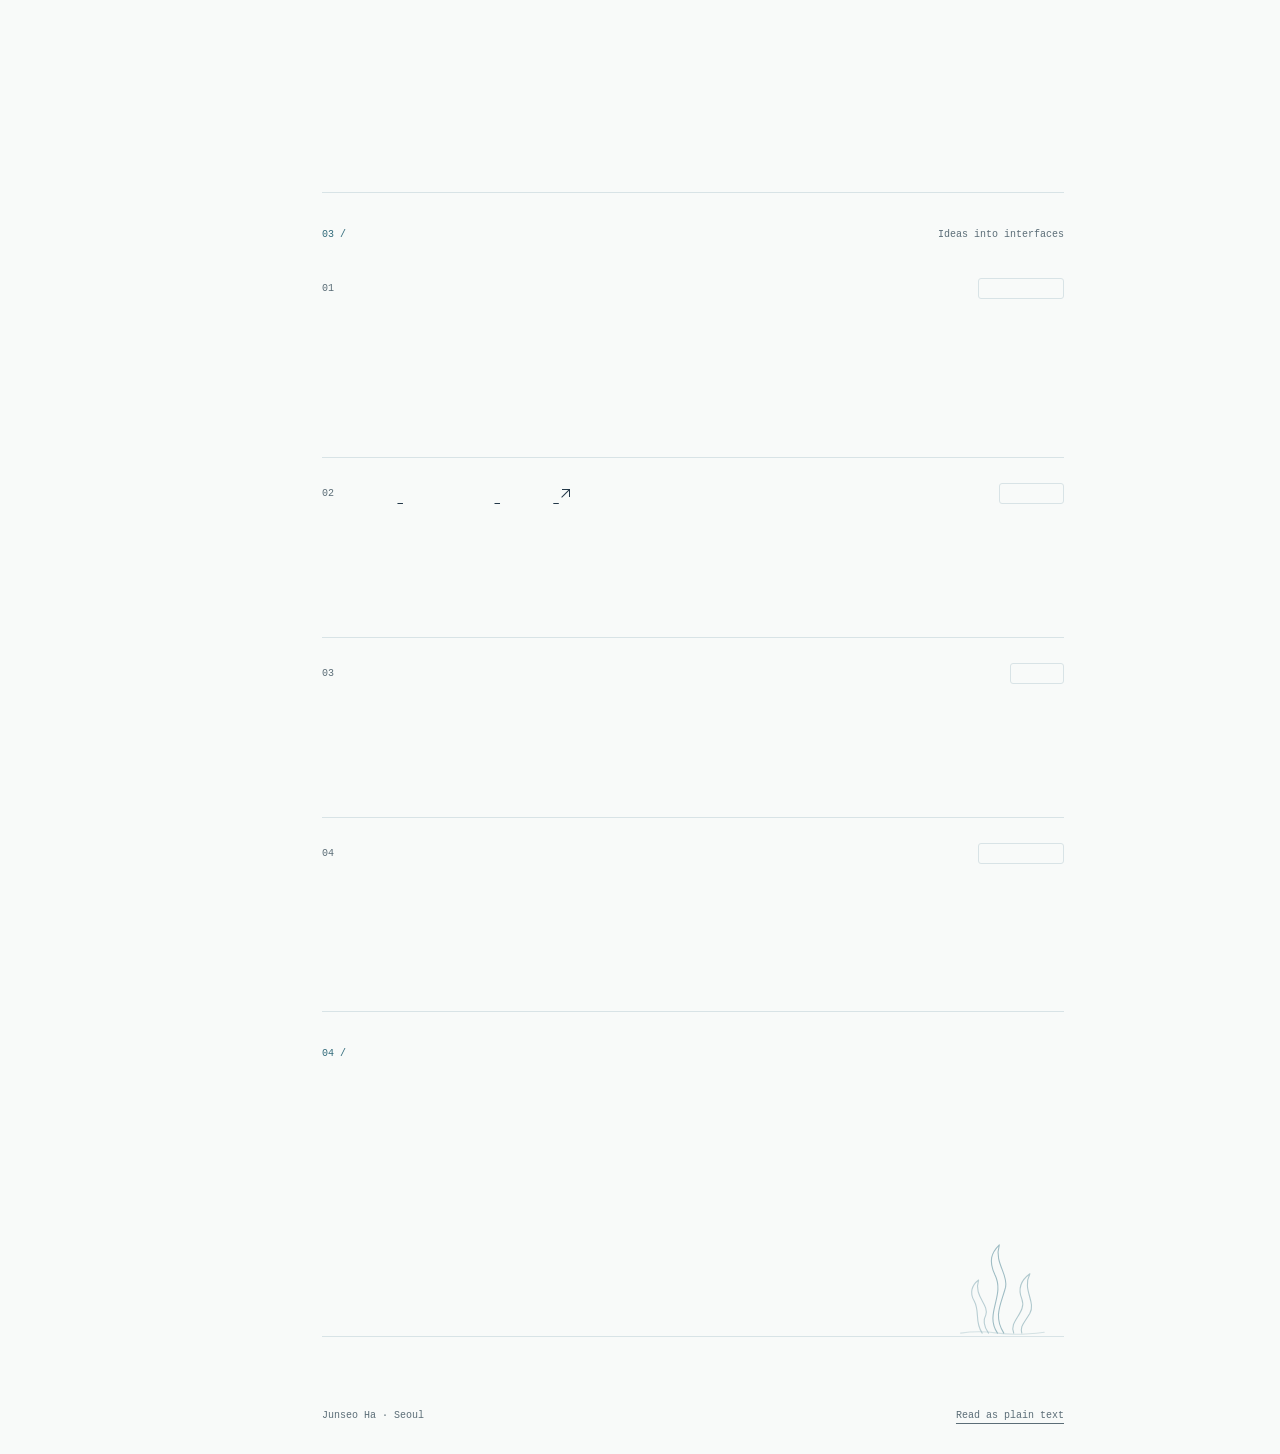
==== commit bcdca245: "Replace header tagline with location" ====
--- a/index.html
+++ b/index.html
@@ -21,7 +21,7 @@
   <link rel="alternate" hreflang="x-default" href="https://junununseo.com/">
   <link rel="alternate" type="text/plain" title="Junseo Ha — plain-text portfolio" href="/portfolio.txt">
   <link rel="icon" href="/favicon.svg?v=e21d38aab2d5" type="image/svg+xml">
-  <link rel="stylesheet" href="/styles.css?v=a8d0923b4ce8">
+  <link rel="stylesheet" href="/styles.css?v=7f9c934b488a">
   <title>Junseo Ha — Software Engineer</title>
   <script type="application/ld+json">
   {
@@ -59,14 +59,11 @@
   <div class="page">
     <header class="site-header">
       <a class="wordmark" href="/" aria-label="Junseo Ha home">JH<svg class="brand-mark" aria-hidden="true" viewBox="0 0 24 24"><path d="M12 2v20M2 12h20M5 5l14 14M5 19 19 5"/></svg></a>
-      <span class="header-note">A little about me, and what I build.</span>
-      <div class="header-tools">
-        <span class="location"><span class="location-dot" aria-hidden="true"></span> Seoul, Korea</span>
-        <nav class="language-switch" aria-label="Language">
-          <a href="/" lang="en" hreflang="en" aria-current="page" data-language>English</a>
-          <a href="/ko/" lang="ko" hreflang="ko" data-language>한국어</a>
-        </nav>
-      </div>
+      <span class="location"><span class="location-dot" aria-hidden="true"></span> Seoul, Korea</span>
+      <nav class="language-switch" aria-label="Language">
+        <a href="/" lang="en" hreflang="en" aria-current="page" data-language>English</a>
+        <a href="/ko/" lang="ko" hreflang="ko" data-language>한국어</a>
+      </nav>
     </header>
 
     <div class="layout">
--- a/styles.css
+++ b/styles.css
@@ -34,11 +34,9 @@
 .external-icon { display: inline-block; position: relative; width: 10px; height: 10px; margin-left: 2px; color: inherit; }
 .external-icon::before { content: ""; position: absolute; top: 1px; right: 1px; width: 7px; height: 7px; border-top: 1px solid currentColor; border-right: 1px solid currentColor; }
 .external-icon::after { content: ""; position: absolute; top: 5px; right: 0; width: 11px; border-top: 1px solid currentColor; transform: rotate(-45deg); }
-.header-note { color: var(--muted); }
-.header-tools { display: flex; align-items: center; gap: 24px; margin-left: auto; flex: none; }
 .location { display: flex; align-items: center; gap: 8px; color: var(--muted); white-space: nowrap; }
 .location-dot { width: 5px; height: 5px; border-radius: 50%; background: var(--accent); }
-.language-switch { display: flex; gap: 2px; padding: 3px; border: 1px solid var(--line); border-radius: 8px; background: #ffffff80; }
+.language-switch { display: flex; flex: none; gap: 2px; margin-left: auto; padding: 3px; border: 1px solid var(--line); border-radius: 8px; background: #ffffff80; }
 .language-switch a { display: flex; align-items: center; justify-content: center; min-height: 38px; padding: 5px 11px; border-radius: 5px; color: var(--muted); font-size: 11px; line-height: 1.5; text-decoration: none; white-space: nowrap; }
 .language-switch a:hover { color: var(--accent); background: var(--tint); }
 .language-switch a[aria-current="page"] { background: var(--accent); color: var(--paper); }
@@ -160,10 +158,8 @@
   html { scroll-padding-top: 20px; }
   .page { width: min(100% - 40px, 560px); }
   .site-header { padding: 25px 0; gap: 12px; }
-  .header-tools { gap: 12px; }
   .location { font-size: 10px; gap: 5px; }
   .language-switch a { min-height: 38px; padding-inline: 9px; }
-  .header-note { display: none; }
   .layout { display: block; }
   .sidebar { position: static; padding-top: 17px; }
   .sidebar .text-link, .nav-number { display: none; }
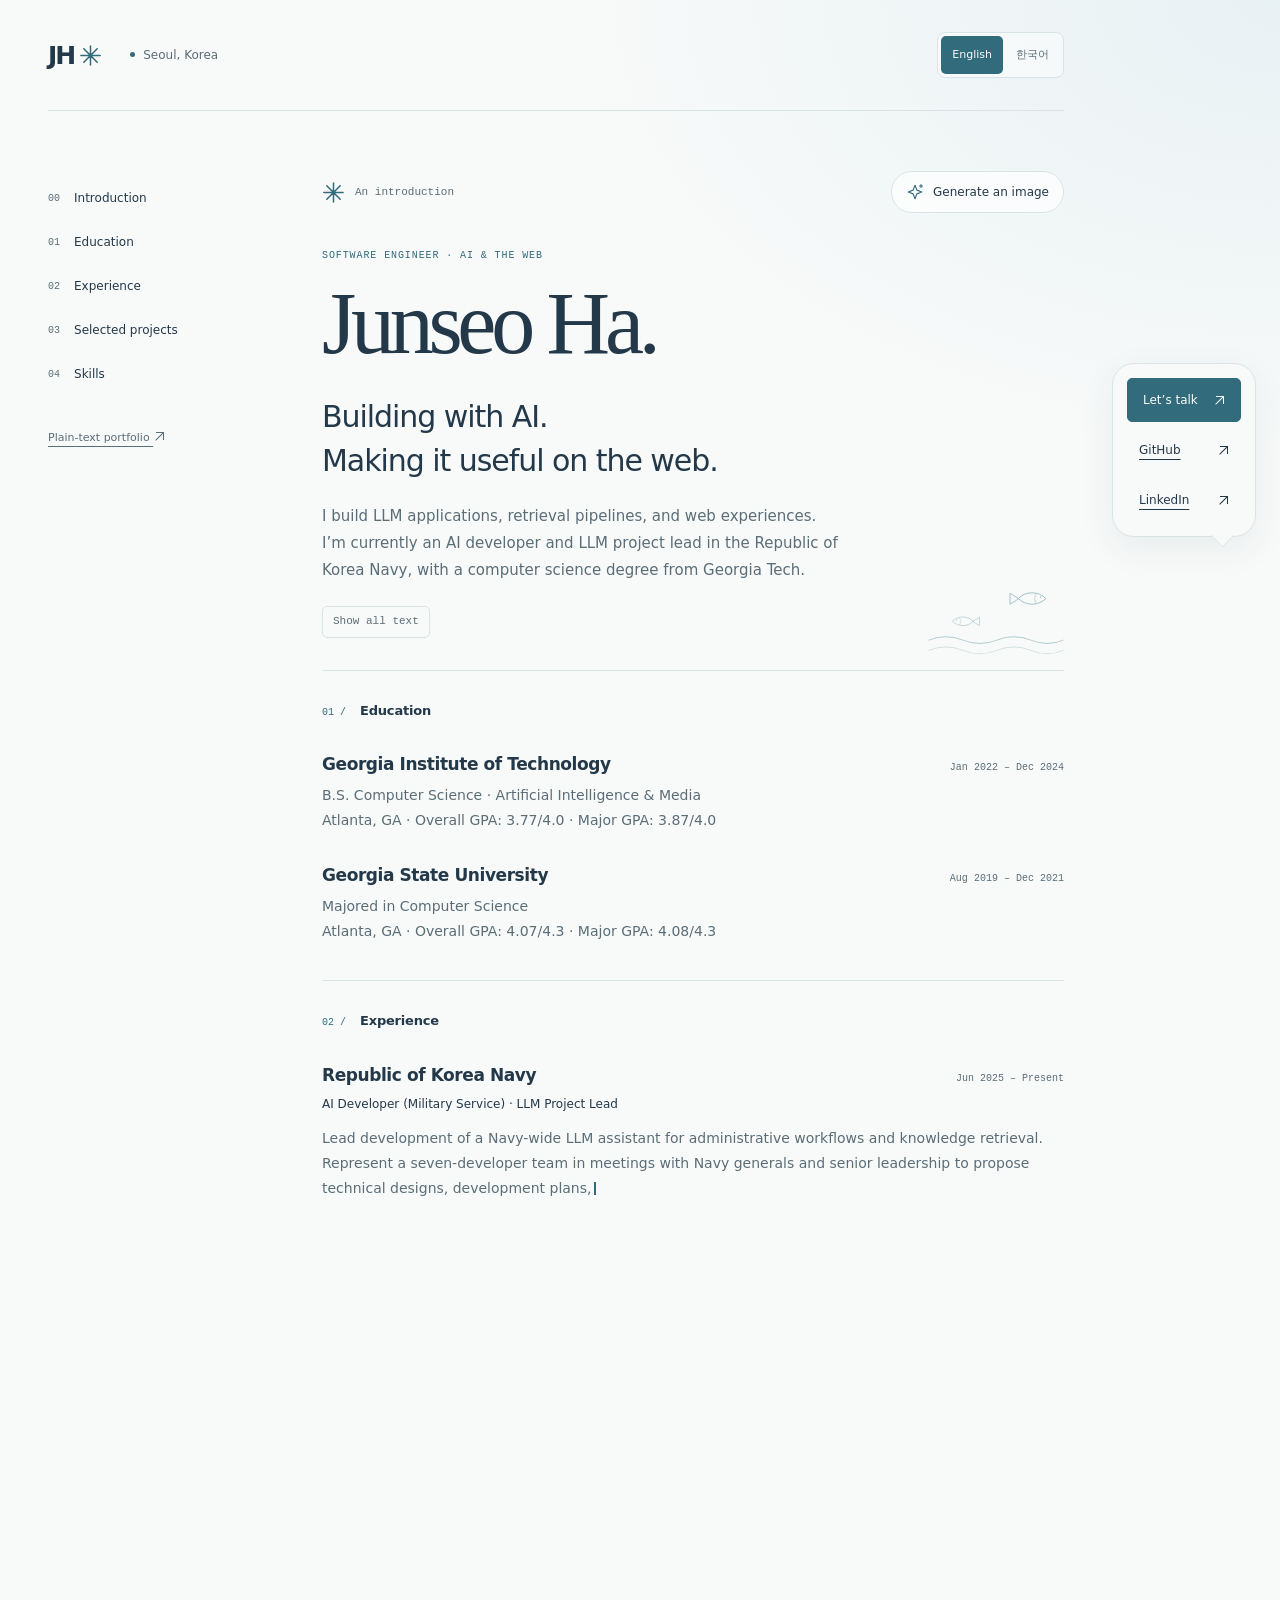
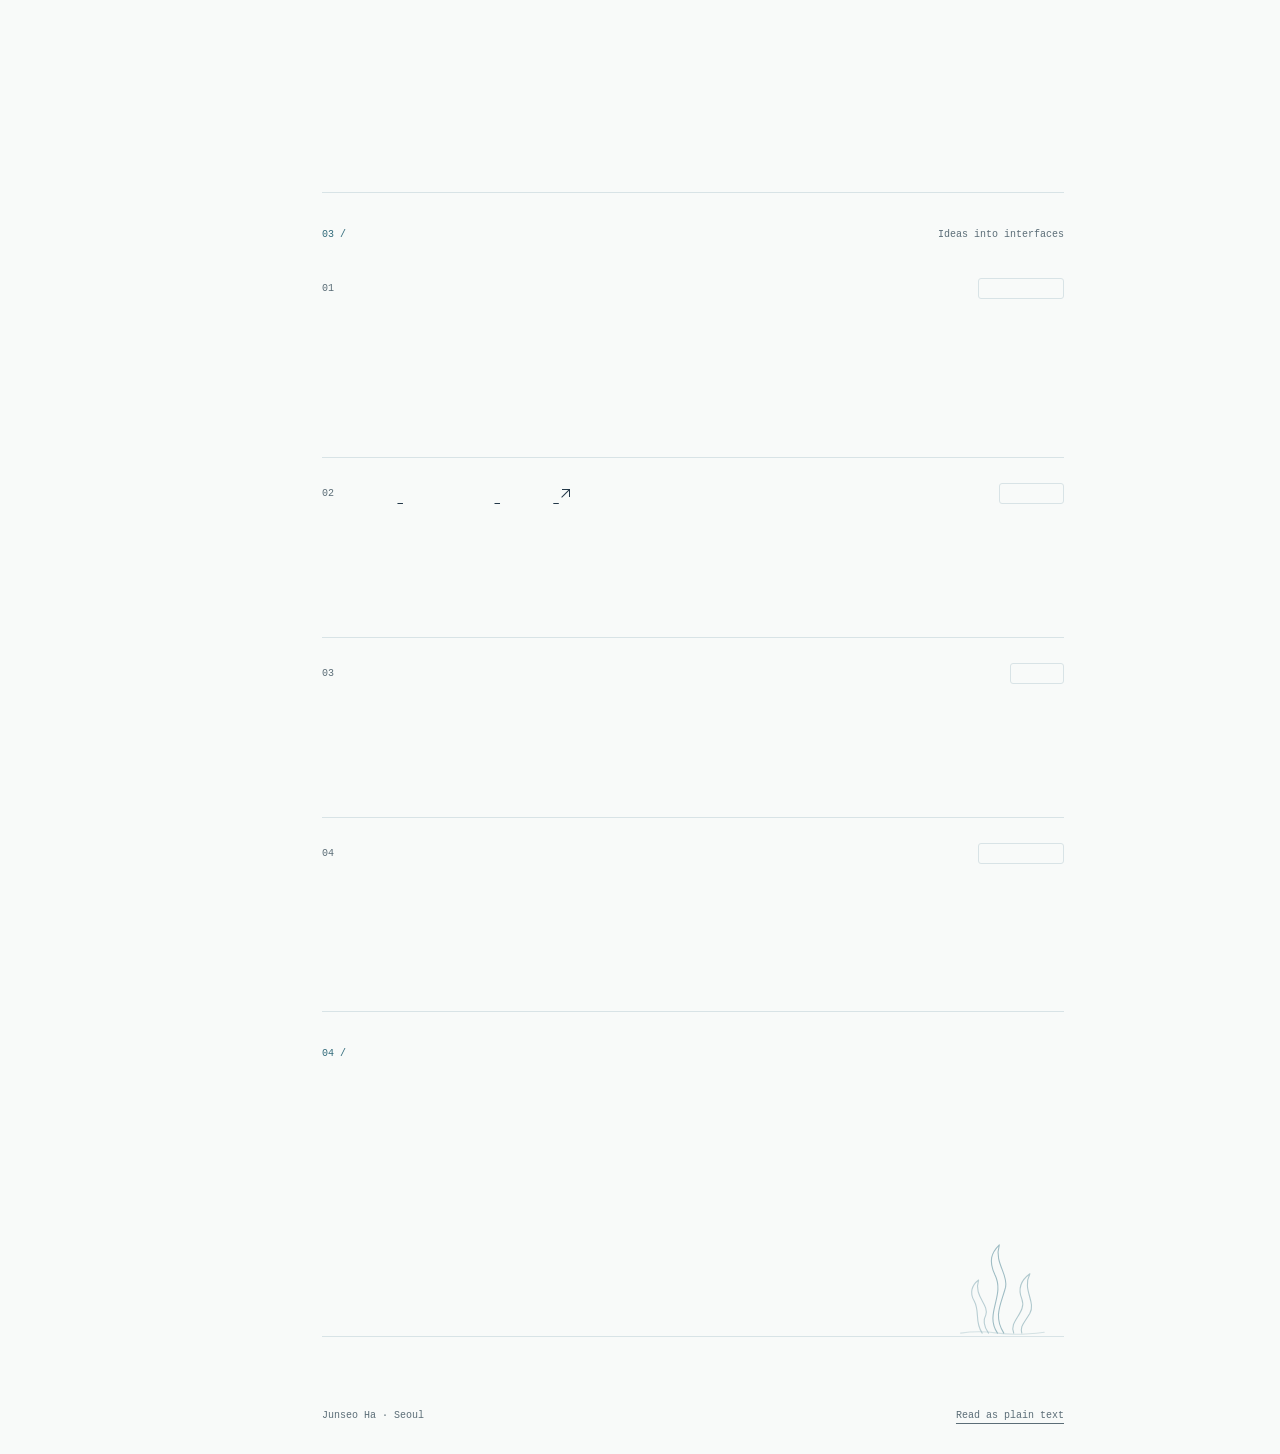
==== commit 659ed8e3: "Ramp text streaming to normal speed over 1.5 seconds" ====
--- a/index.html
+++ b/index.html
@@ -52,7 +52,7 @@
     }
   }
   </script>
-  <script src="/stream.js?v=7629c236e5fb" defer></script>
+  <script src="/stream.js?v=4a6ccff9fcc7" defer></script>
 </head>
 <body>
   <a class="skip-link" href="#main">Skip to content</a>
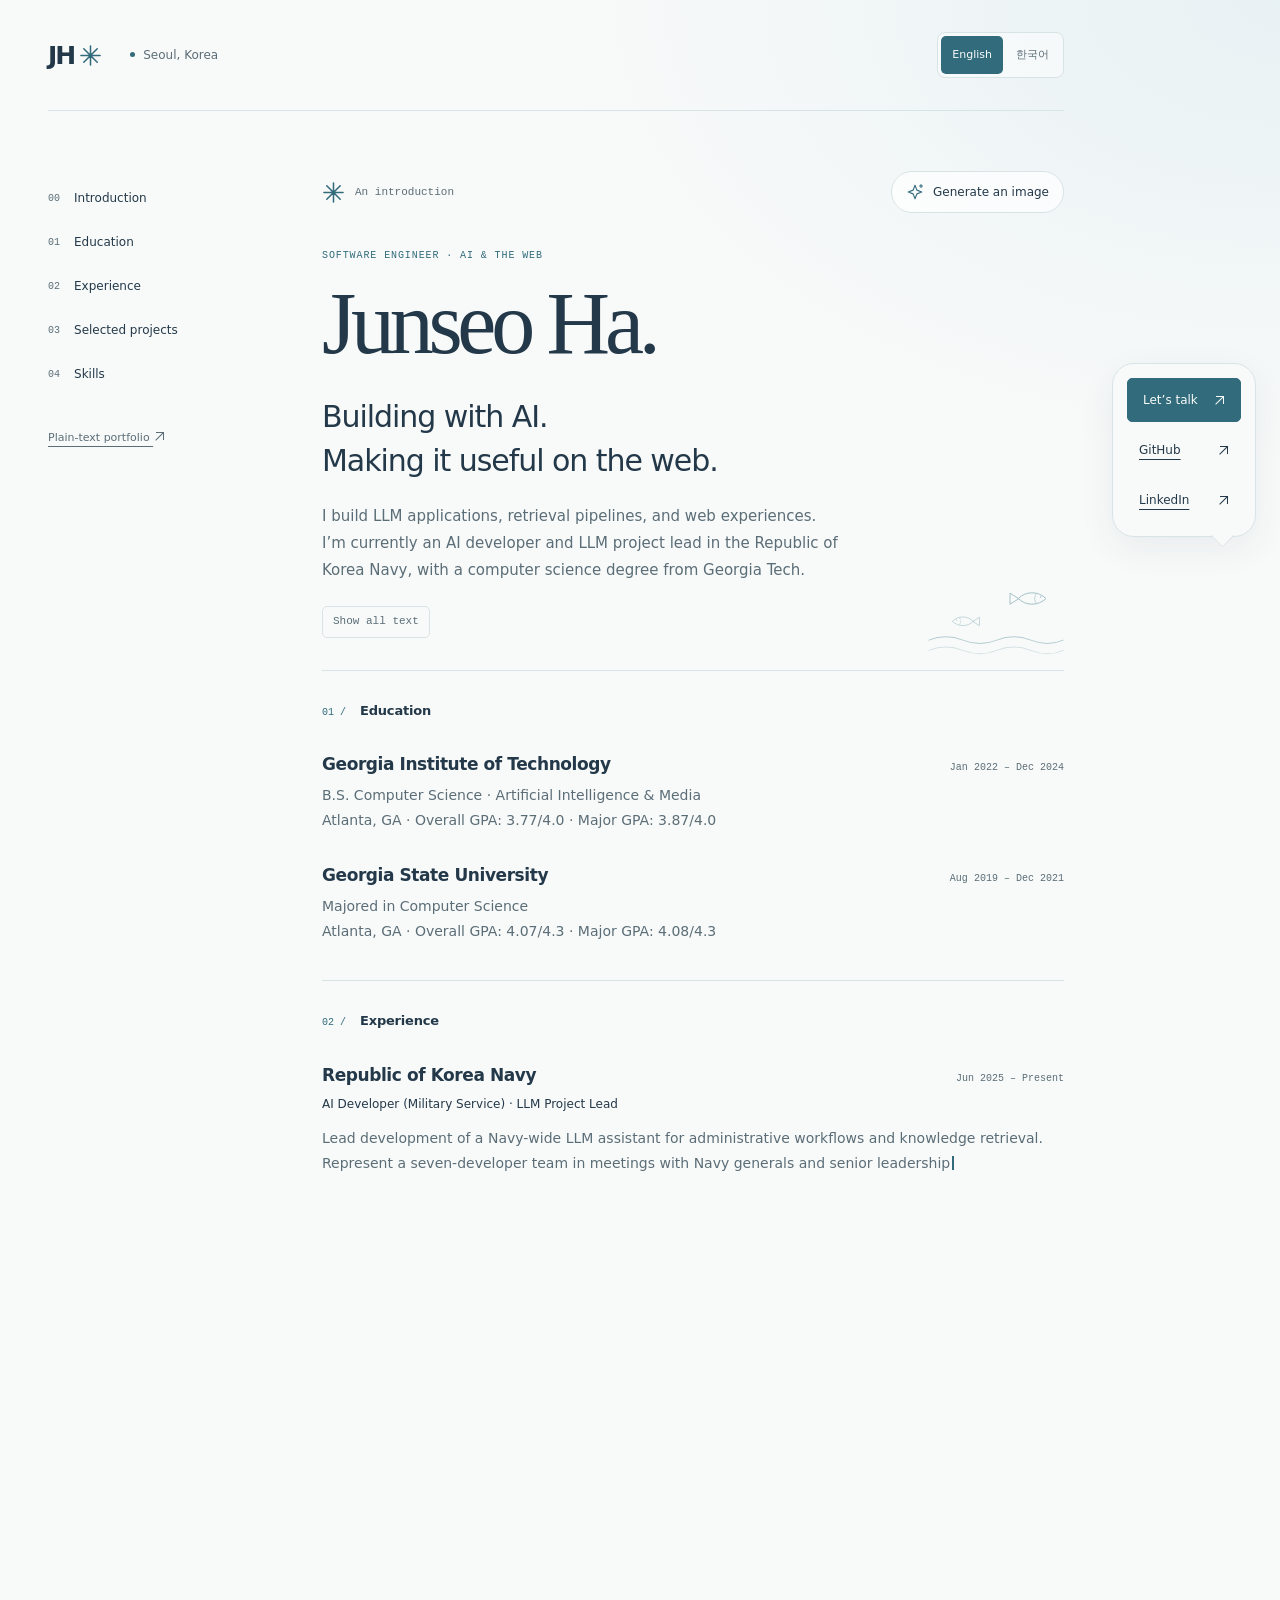
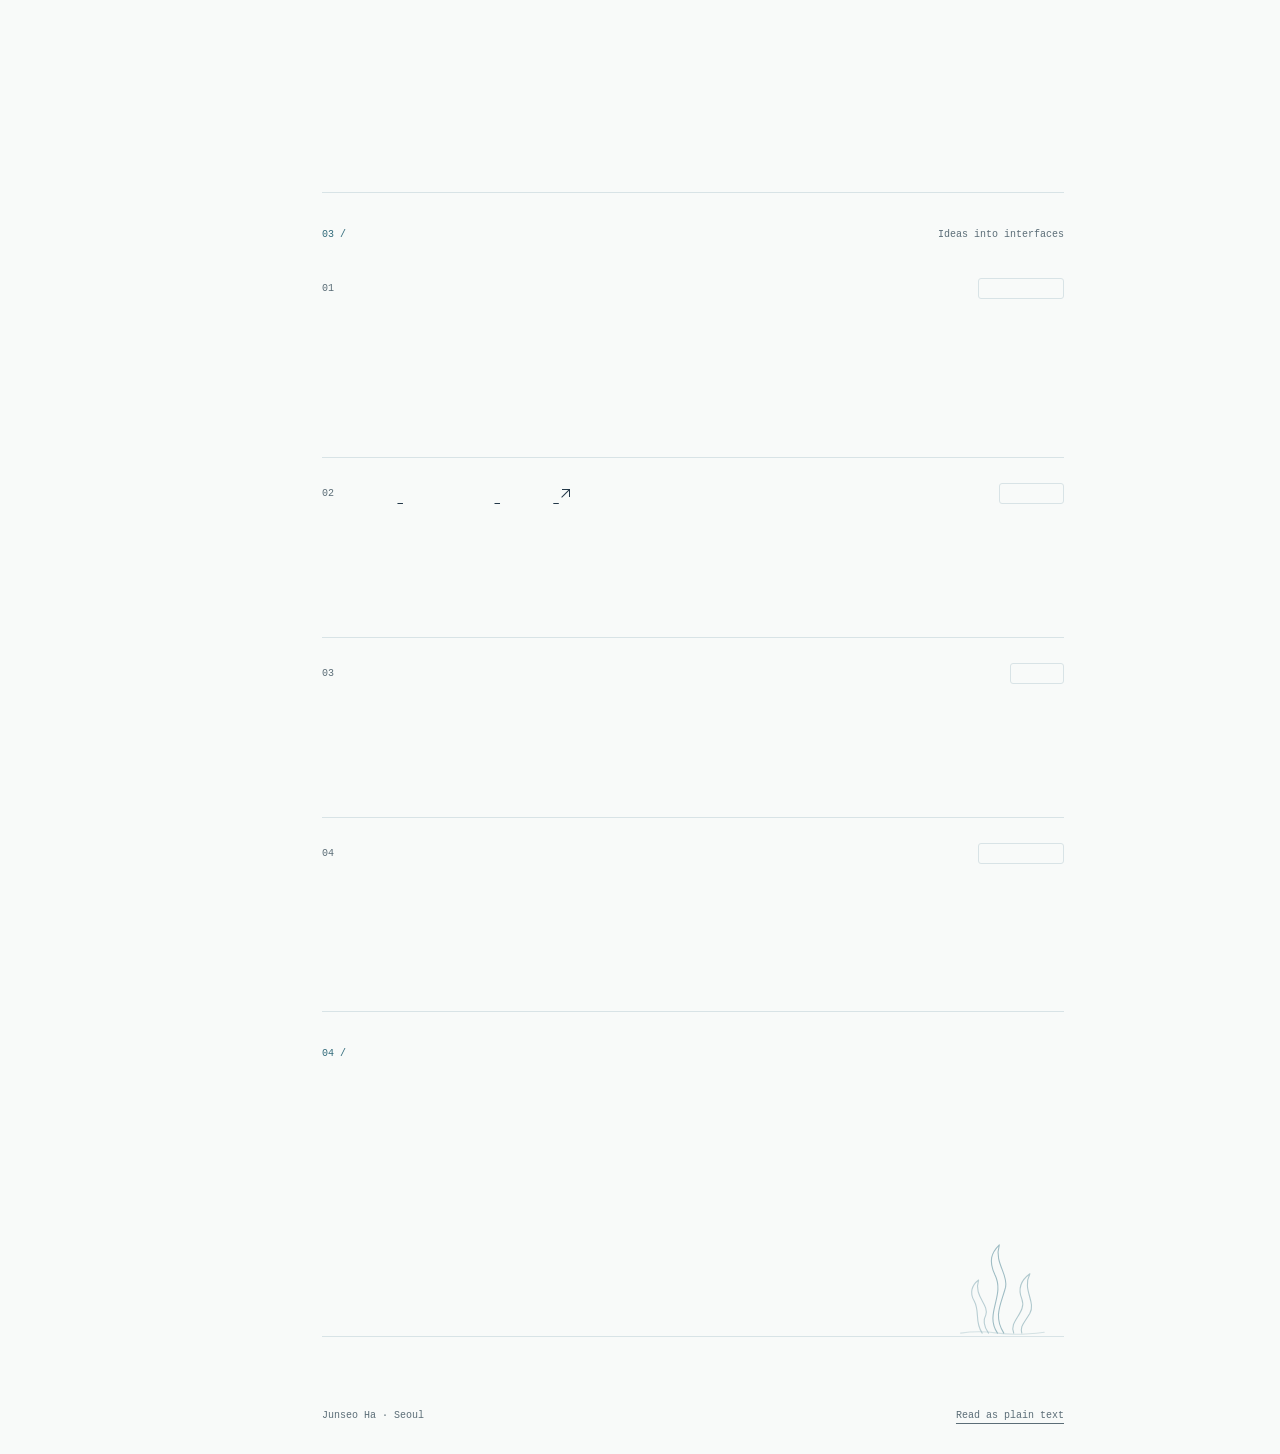
==== commit c66b6ca5: "Enlarge revealed portrait by twenty percent" ====
--- a/index.html
+++ b/index.html
@@ -21,7 +21,7 @@
   <link rel="alternate" hreflang="x-default" href="https://junununseo.com/">
   <link rel="alternate" type="text/plain" title="Junseo Ha — plain-text portfolio" href="/portfolio.txt">
   <link rel="icon" href="/favicon.svg?v=e21d38aab2d5" type="image/svg+xml">
-  <link rel="stylesheet" href="/styles.css?v=7f9c934b488a">
+  <link rel="stylesheet" href="/styles.css?v=15c0b23baf2e">
   <title>Junseo Ha — Software Engineer</title>
   <script type="application/ld+json">
   {
--- a/styles.css
+++ b/styles.css
@@ -87,7 +87,7 @@
 .portrait-conversation { max-width: 520px; }
 .portrait-studio[open] .portrait-conversation { animation: portrait-enter .45s .15s both; }
 /* Fit the photo, caption, and note within the introduction's natural height. */
-.portrait-card { max-width: 190px; margin: 0; overflow: hidden; border: 1px solid var(--line); border-radius: 14px; background: #fff; }
+.portrait-card { max-width: 228px; margin: 0; overflow: hidden; border: 1px solid var(--line); border-radius: 14px; background: #fff; }
 .portrait-surface { position: relative; overflow: hidden; aspect-ratio: 1; background: var(--tint); }
 .portrait-image { display: block; width: 100%; height: auto; transition: opacity .5s ease, filter .6s ease; }
 .portrait-card figcaption { display: flex; align-items: center; justify-content: space-between; gap: 12px; min-height: 49px; padding: 12px 15px; border-top: 1px solid var(--line); color: var(--muted); font-size: 11px; }
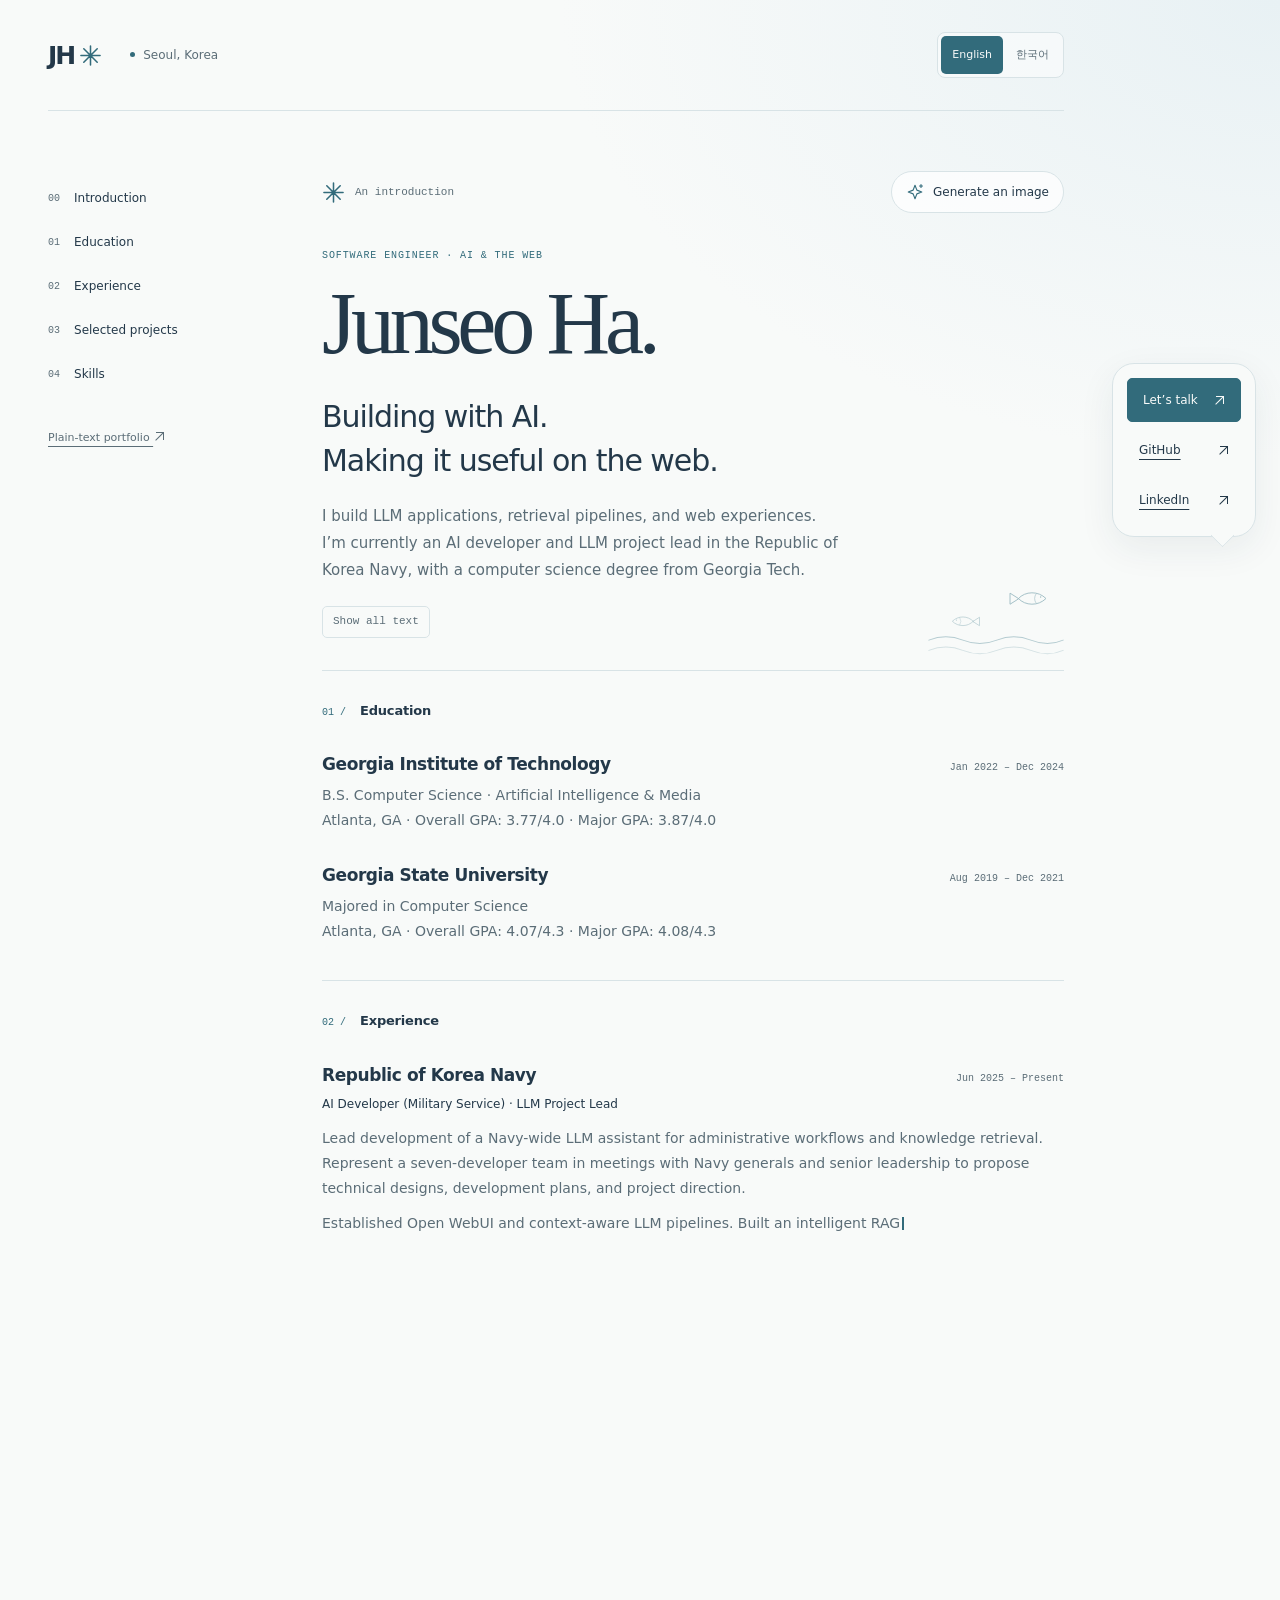
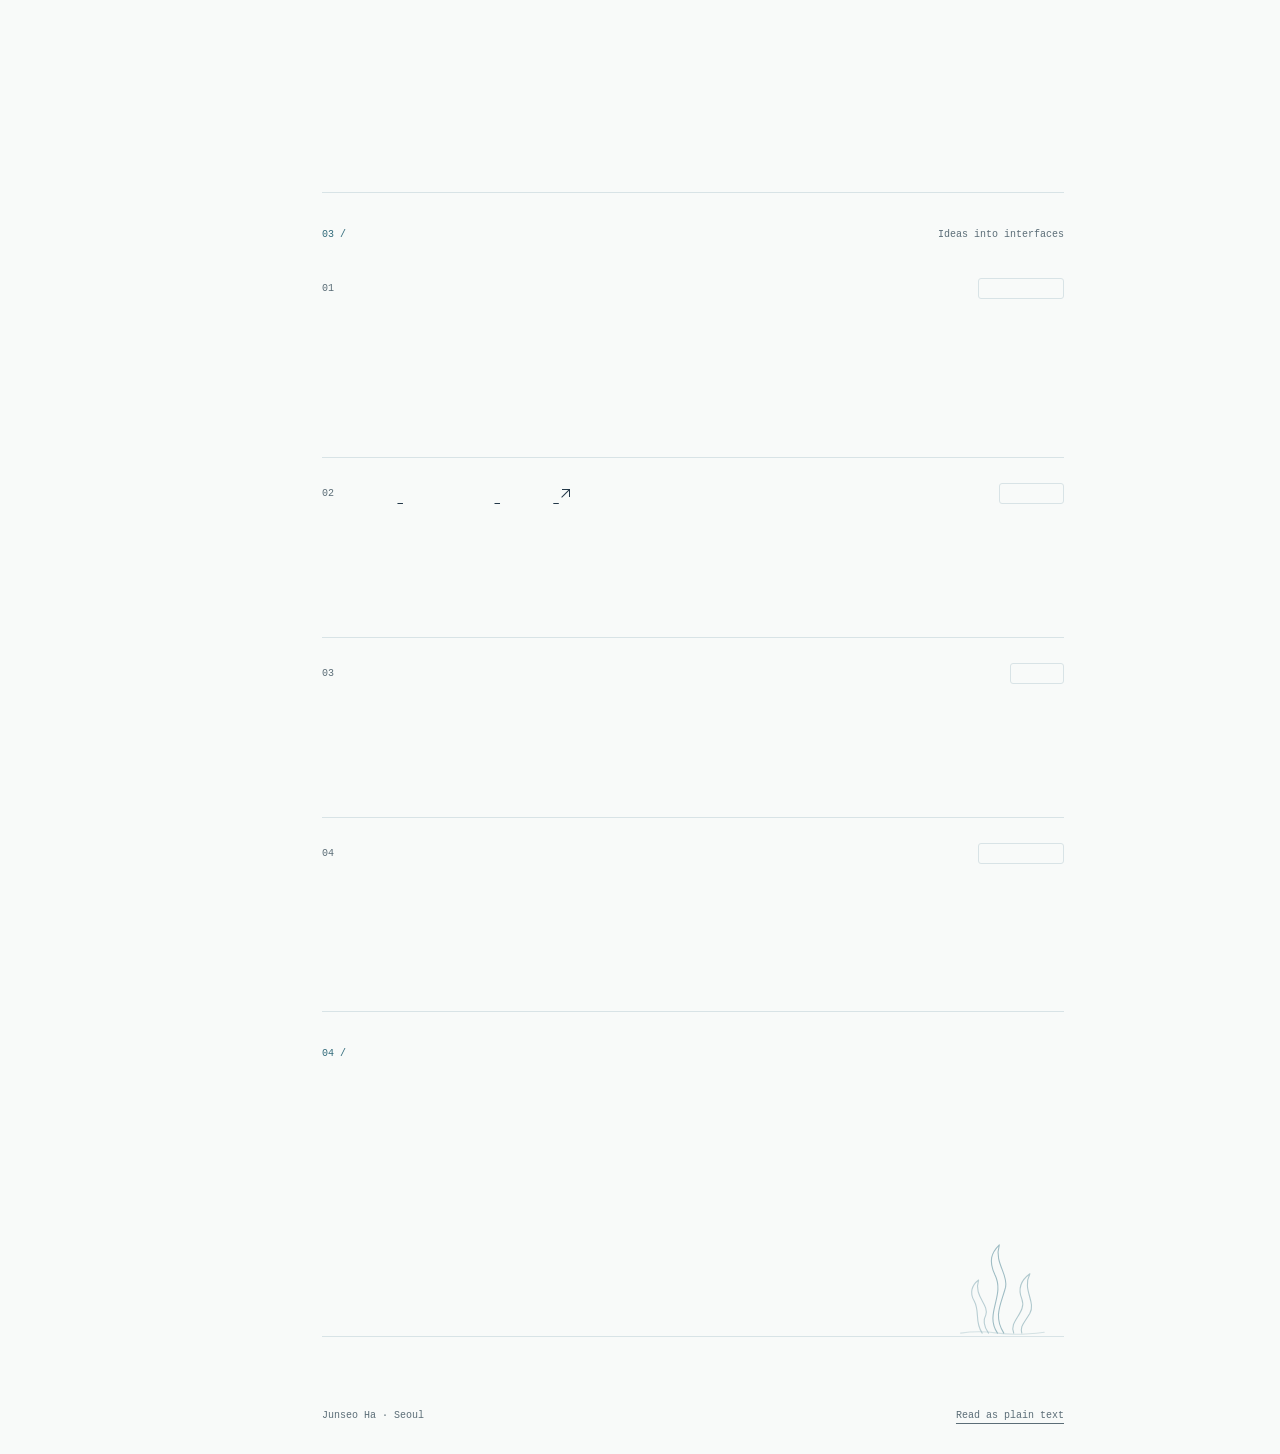
==== commit e012c028: "Keep portrait loading and reveal dimensions identical" ====
--- a/index.html
+++ b/index.html
@@ -21,7 +21,7 @@
   <link rel="alternate" hreflang="x-default" href="https://junununseo.com/">
   <link rel="alternate" type="text/plain" title="Junseo Ha — plain-text portfolio" href="/portfolio.txt">
   <link rel="icon" href="/favicon.svg?v=e21d38aab2d5" type="image/svg+xml">
-  <link rel="stylesheet" href="/styles.css?v=15c0b23baf2e">
+  <link rel="stylesheet" href="/styles.css?v=906832fde385">
   <title>Junseo Ha — Software Engineer</title>
   <script type="application/ld+json">
   {
--- a/styles.css
+++ b/styles.css
@@ -86,10 +86,10 @@
 .portrait-studio[open] .hide-image-label { display: inline; }
 .portrait-conversation { max-width: 520px; }
 .portrait-studio[open] .portrait-conversation { animation: portrait-enter .45s .15s both; }
-/* Fit the photo, caption, and note within the introduction's natural height. */
-.portrait-card { max-width: 228px; margin: 0; overflow: hidden; border: 1px solid var(--line); border-radius: 14px; background: #fff; }
+/* Keep the loading surface and revealed photo at the same responsive size. */
+.portrait-card { width: 228px; max-width: 100%; margin: 0; overflow: hidden; border: 1px solid var(--line); border-radius: 14px; background: #fff; }
 .portrait-surface { position: relative; overflow: hidden; aspect-ratio: 1; background: var(--tint); }
-.portrait-image { display: block; width: 100%; height: auto; transition: opacity .5s ease, filter .6s ease; }
+.portrait-image { position: absolute; inset: 0; display: block; width: 100%; height: 100%; object-fit: cover; transition: opacity .5s ease, filter .6s ease; }
 .portrait-card figcaption { display: flex; align-items: center; justify-content: space-between; gap: 12px; min-height: 49px; padding: 12px 15px; border-top: 1px solid var(--line); color: var(--muted); font-size: 11px; }
 .portrait-format { flex: none; color: var(--accent); font: 10px var(--mono); }
 .portrait-note { margin: 10px 0 0; color: var(--muted); font-size: 11px; }
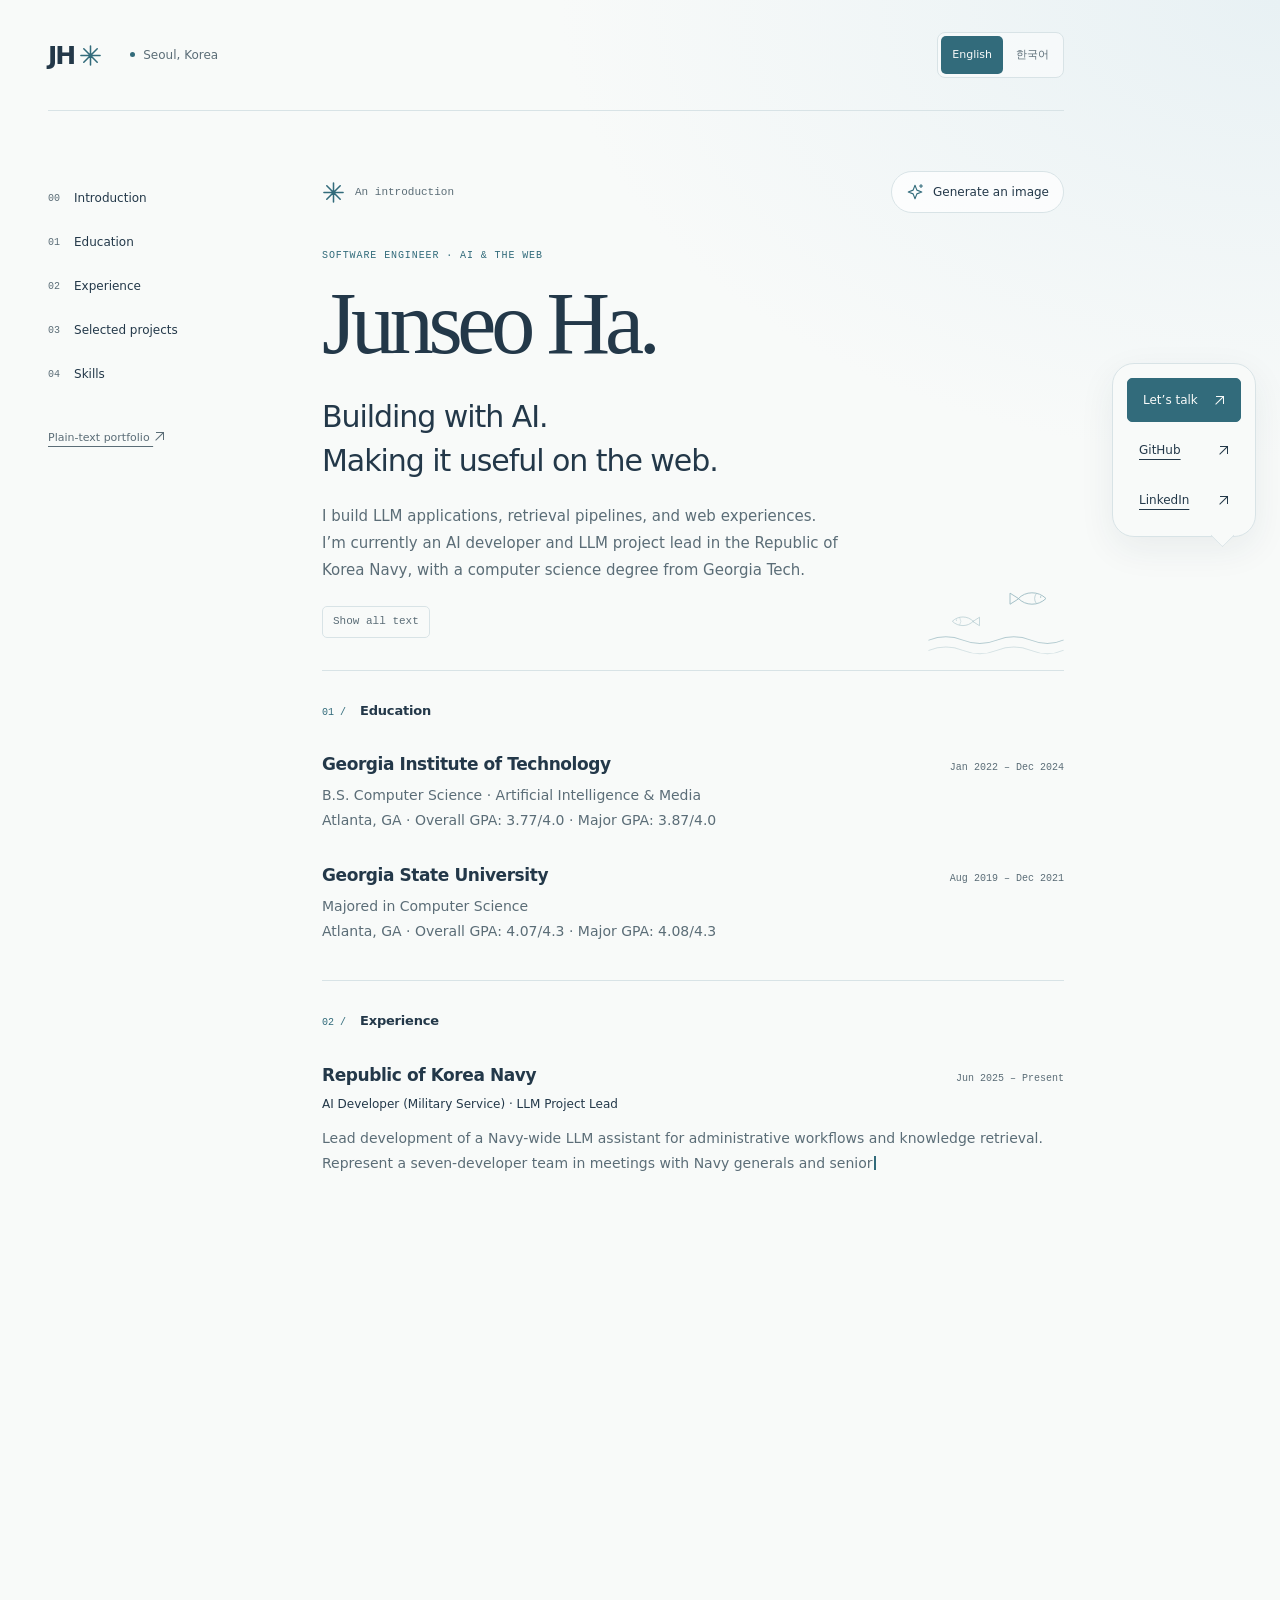
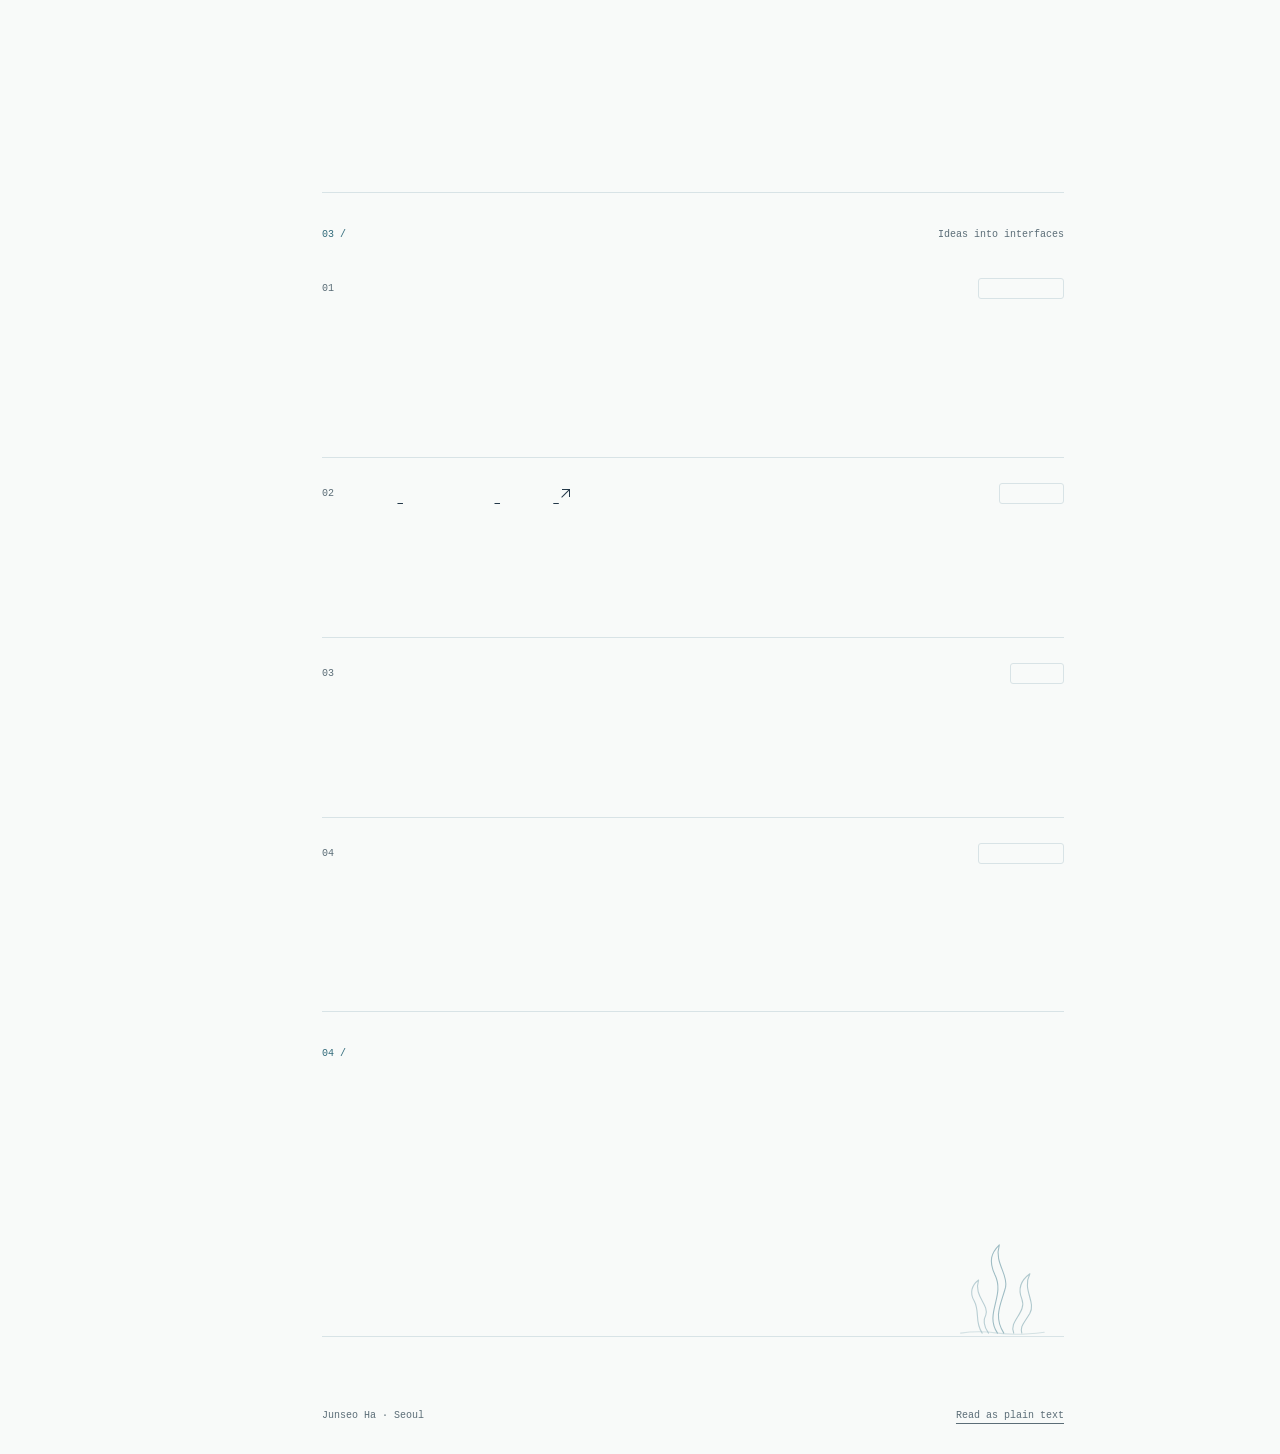
==== commit 4740d4b0: "Reserve portrait caption height during loading" ====
--- a/index.html
+++ b/index.html
@@ -21,7 +21,7 @@
   <link rel="alternate" hreflang="x-default" href="https://junununseo.com/">
   <link rel="alternate" type="text/plain" title="Junseo Ha — plain-text portfolio" href="/portfolio.txt">
   <link rel="icon" href="/favicon.svg?v=e21d38aab2d5" type="image/svg+xml">
-  <link rel="stylesheet" href="/styles.css?v=906832fde385">
+  <link rel="stylesheet" href="/styles.css?v=d1345d9f11ff">
   <title>Junseo Ha — Software Engineer</title>
   <script type="application/ld+json">
   {
@@ -102,7 +102,7 @@
                     <img class="portrait-image" src="/assets/junseo-ha.jpg" alt="Junseo Ha, wearing a black shirt against a white studio background." width="1280" height="1280" loading="lazy" decoding="async">
                     <span class="portrait-progress" aria-hidden="true"><span></span><span></span><span></span></span>
                   </div>
-                  <figcaption><span class="portrait-status" role="status">Here's my face in case you wondered</span><span class="portrait-format" aria-hidden="true">1:1</span></figcaption>
+                  <figcaption><span class="portrait-caption"><span class="portrait-status" role="status">Here's my face in case you wondered</span><span class="portrait-caption-reserve" aria-hidden="true">Here's my face in case you wondered</span></span><span class="portrait-format" aria-hidden="true">1:1</span></figcaption>
                 </figure>
                 <p class="portrait-note">An actual photo of me. The reveal is just for fun.</p>
               </div>
--- a/styles.css
+++ b/styles.css
@@ -91,6 +91,10 @@
 .portrait-surface { position: relative; overflow: hidden; aspect-ratio: 1; background: var(--tint); }
 .portrait-image { position: absolute; inset: 0; display: block; width: 100%; height: 100%; object-fit: cover; transition: opacity .5s ease, filter .6s ease; }
 .portrait-card figcaption { display: flex; align-items: center; justify-content: space-between; gap: 12px; min-height: 49px; padding: 12px 15px; border-top: 1px solid var(--line); color: var(--muted); font-size: 11px; }
+/* Reserve the ready caption's wrapped height while the shorter status is shown. */
+.portrait-caption { display: grid; min-width: 0; }
+.portrait-caption > span { grid-area: 1 / 1; align-self: center; }
+.portrait-caption-reserve { visibility: hidden; }
 .portrait-format { flex: none; color: var(--accent); font: 10px var(--mono); }
 .portrait-note { margin: 10px 0 0; color: var(--muted); font-size: 11px; }
 .portrait-progress { display: none; position: absolute; inset: 0; align-items: center; justify-content: center; gap: 7px; background: linear-gradient(115deg, var(--tint), #ffffffb3, var(--tint)); background-size: 220% 100%; animation: portrait-shimmer 1.6s linear infinite; }
